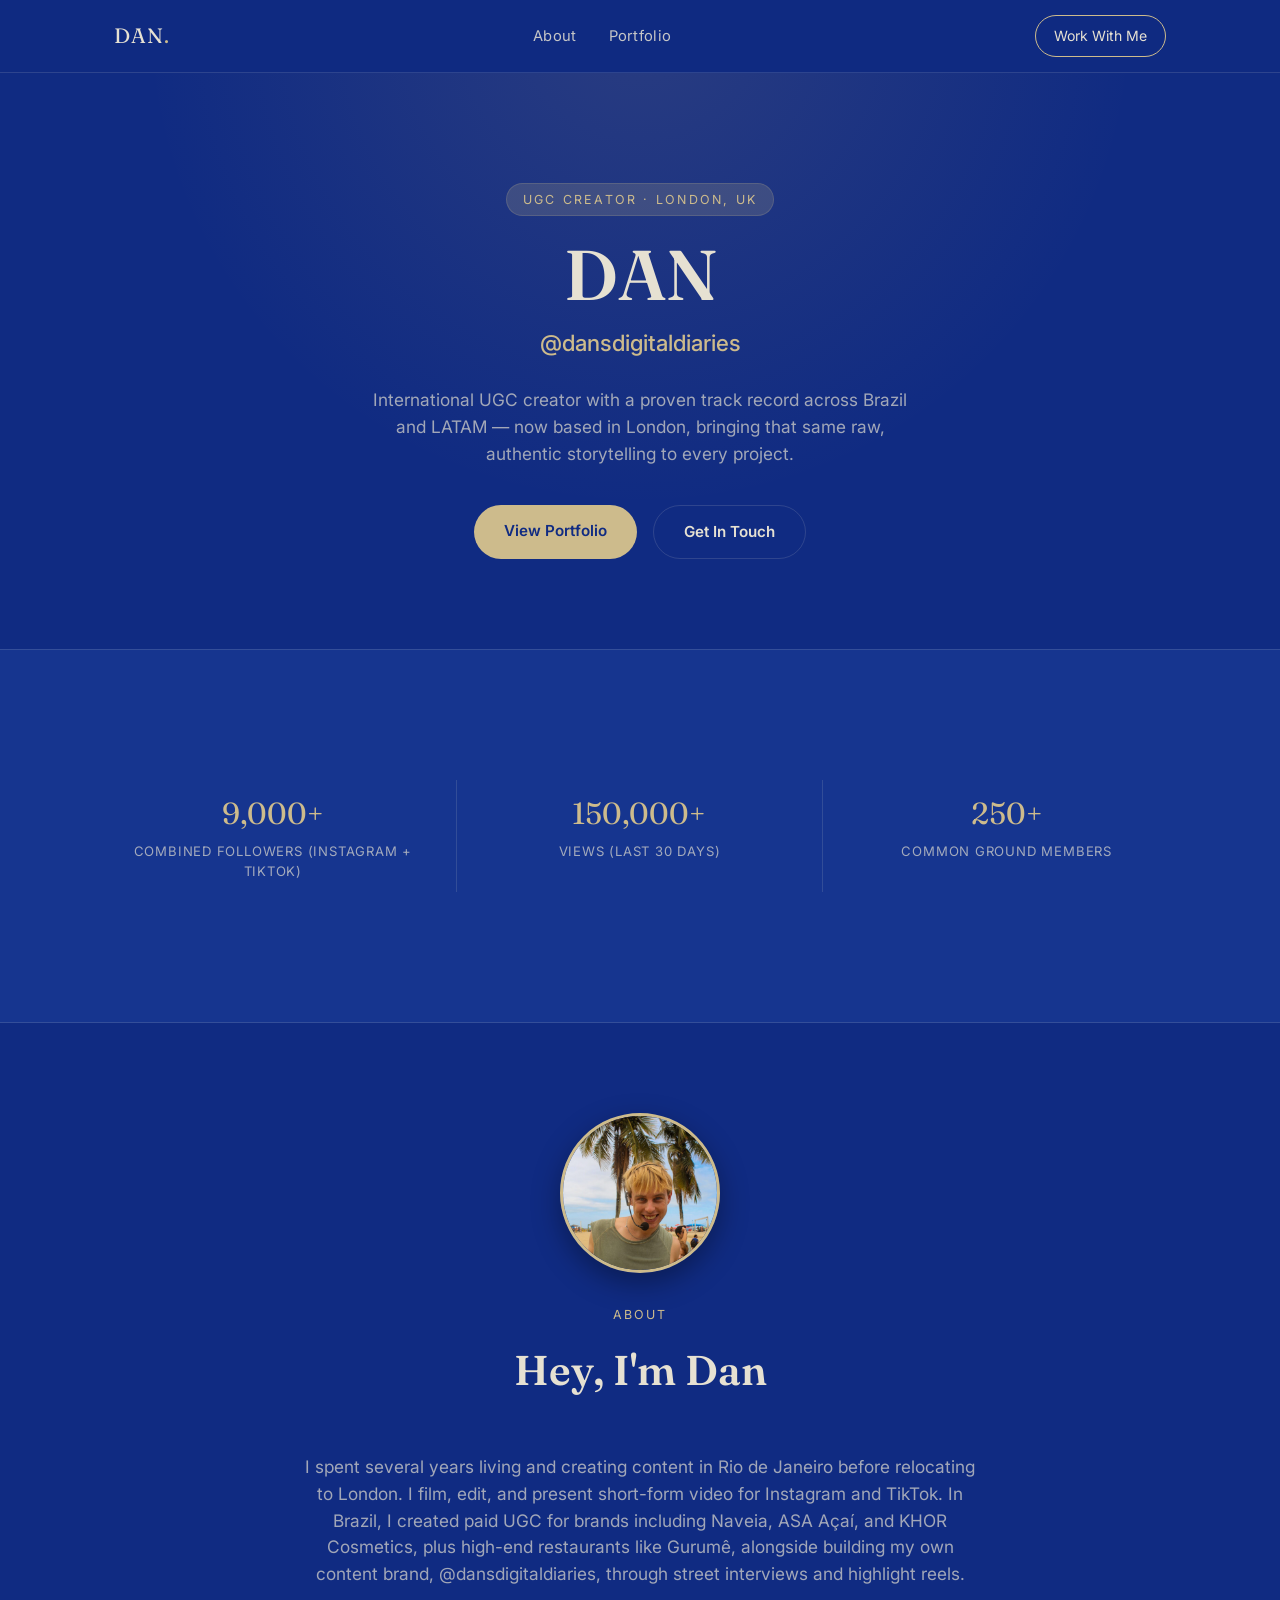
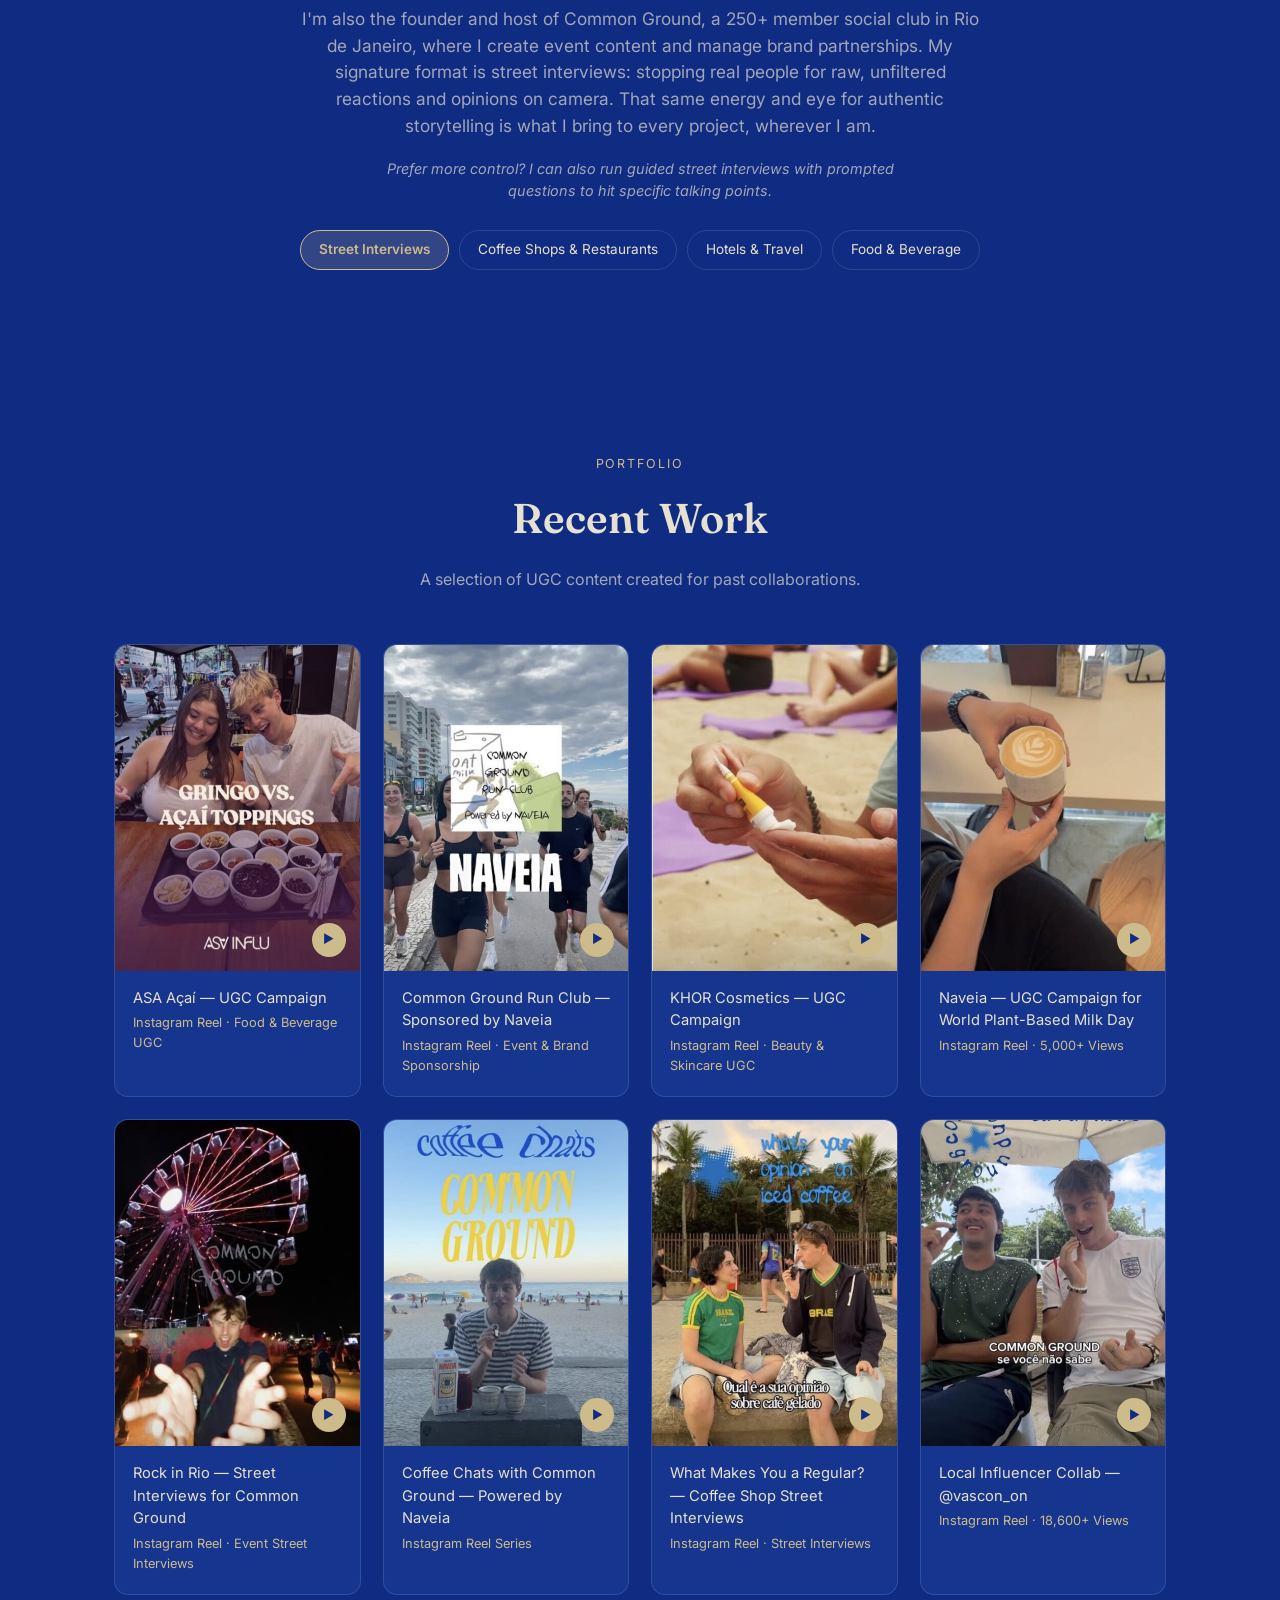
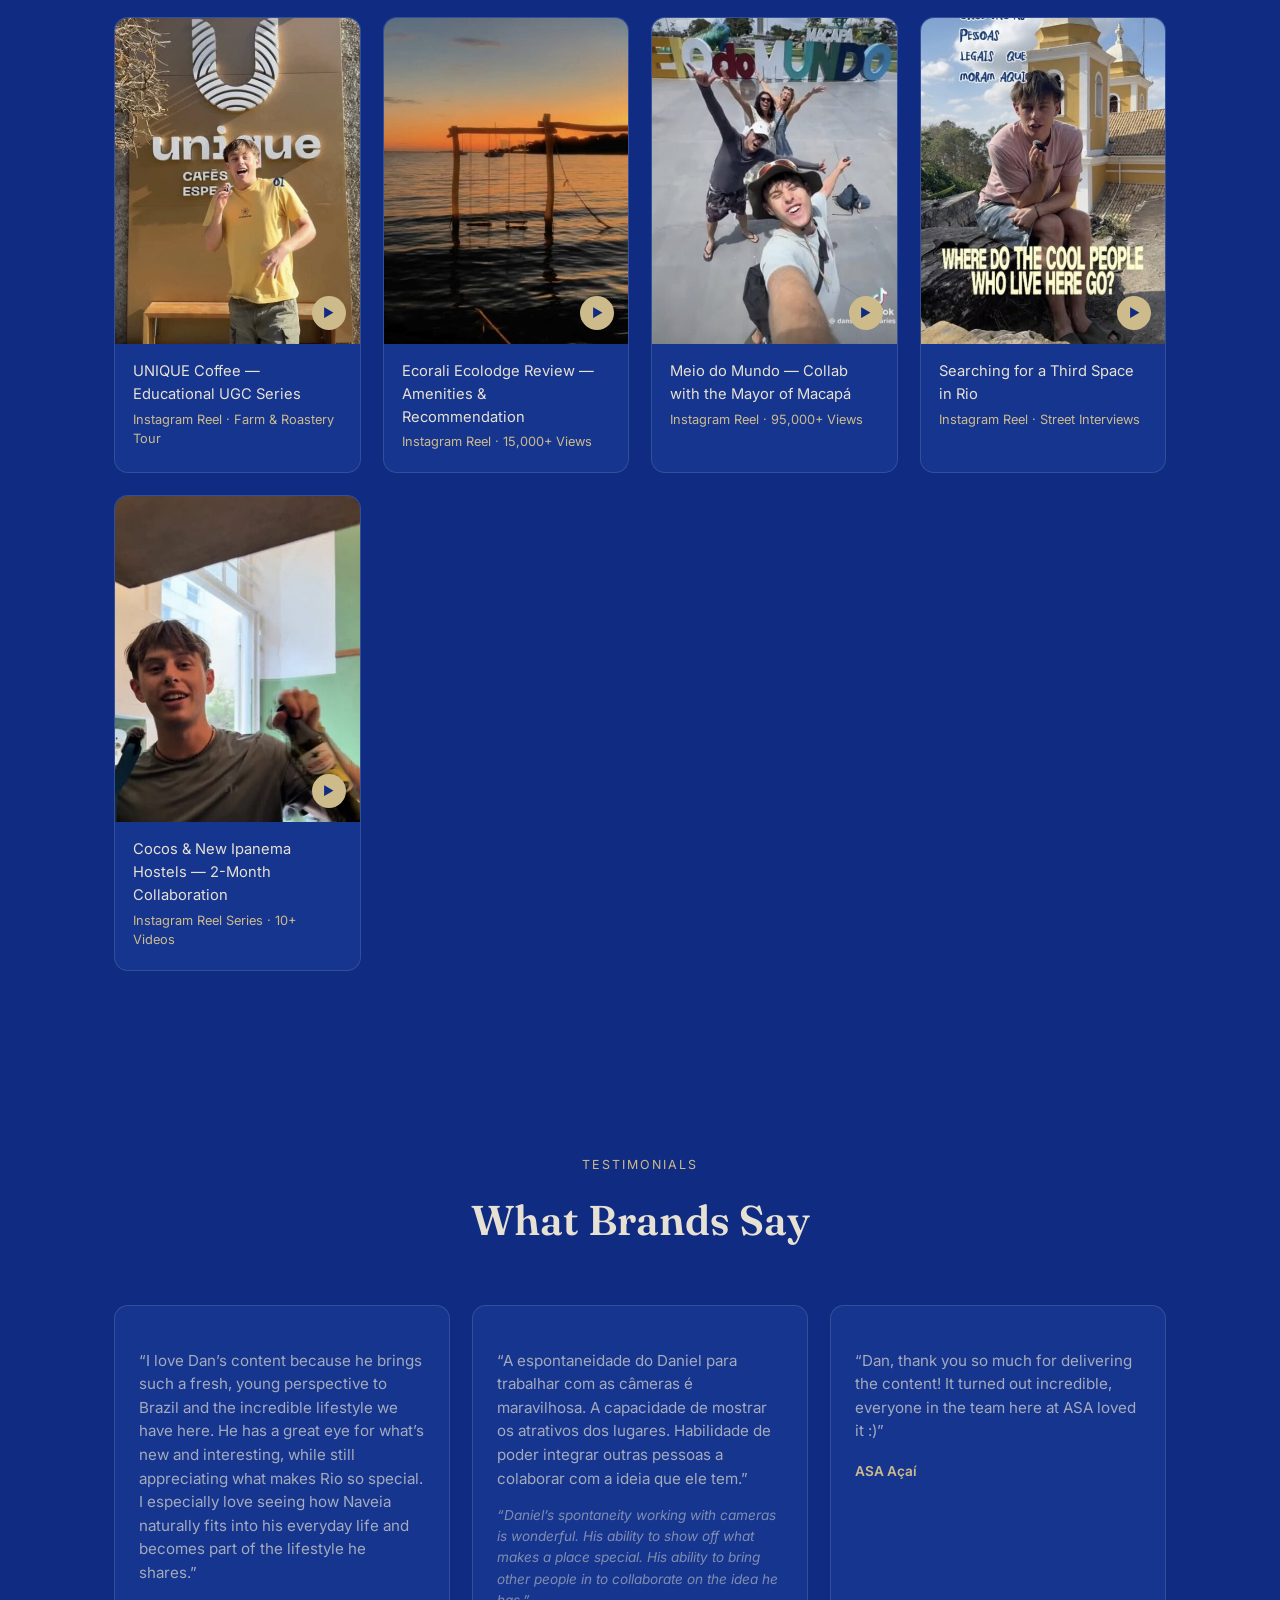
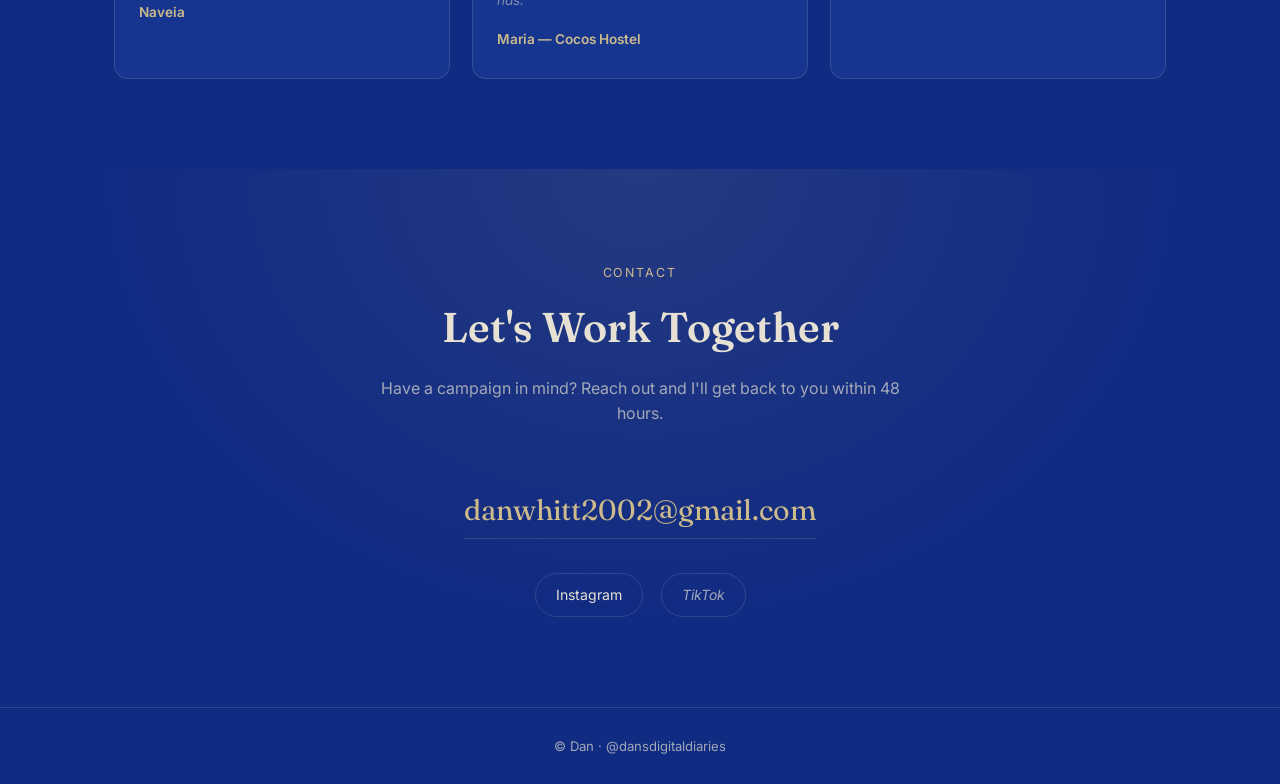
==== job-application/index.html @ 5e65394a "Remove redundant Contact nav link (Work With Me button leads to same section) Co-Authored-By: Claude" ====
<!doctype html>
<html lang="en">
<head>
  <meta charset="UTF-8" />
  <meta name="viewport" content="width=device-width, initial-scale=1.0" />
  <title>DAN — @dansdigitaldiaries | UGC Creator, London</title>
  <meta name="description" content="UGC creator based in London, with a proven track record creating content for hospitality and food &amp; beverage brands across Brazil, Colombia, and Panama." />
  <link rel="preconnect" href="https://fonts.googleapis.com" />
  <link rel="preconnect" href="https://fonts.gstatic.com" crossorigin />
  <link href="https://fonts.googleapis.com/css2?family=Fraunces:wght@500;600&family=Inter:wght@400;500;600;700&display=swap" rel="stylesheet" />
  <link rel="stylesheet" href="../styles.css" />
</head>
<body>

  <header id="site-header">
    <nav class="wrap">
      <a href="#top" class="brand">DAN<span>.</span></a>
      <div class="nav-links">
        <a href="#about">About</a>
        <a href="#portfolio">Portfolio</a>
      </div>
      <a href="#contact" class="nav-cta">Work With Me</a>
      <button class="menu-toggle" id="menu-toggle" aria-label="Toggle menu">&#9776;</button>
    </nav>
  </header>

  <main id="top">

    <!-- HERO -->
    <section class="hero">
      <div class="wrap">
        <span class="eyebrow">UGC Creator &middot; London, UK</span>
        <h1>DAN</h1>
        <div class="handle">@dansdigitaldiaries</div>
        <p class="tagline">
          International UGC creator with a proven track record across Brazil and
          LATAM &mdash; now based in London, bringing that same raw, authentic
          storytelling to every project.
        </p>
        <div class="hero-ctas">
          <a href="#portfolio" class="btn btn-primary">View Portfolio</a>
          <a href="#contact" class="btn btn-secondary">Get In Touch</a>
        </div>
      </div>
    </section>

    <!-- STATS -->
    <section class="stats">
      <div class="wrap stats-grid">
        <!-- TODO: fill in remaining numbers, or delete stats you don't want to show -->
        <div class="stat">
          <div class="num">9,000+</div>
          <div class="label">Combined Followers (Instagram + TikTok)</div>
        </div>
        <div class="stat">
          <div class="num">150,000+</div>
          <div class="label">Views (Last 30 Days)</div>
        </div>
        <div class="stat">
          <div class="num">250+</div>
          <div class="label">Common Ground Members</div>
        </div>
      </div>
    </section>

    <!-- ABOUT -->
    <section id="about">
      <div class="wrap">
        <div class="about-photo">
          <img src="../images/about-photo.jpg" alt="Dan hosting a street interview on the beach in Rio de Janeiro" />
        </div>
        <div class="section-head">
          <span class="eyebrow">About</span>
          <h2>Hey, I'm Dan</h2>
        </div>
        <p class="about-body">
          I spent several years living and creating content in Rio de Janeiro before
          relocating to London. I film, edit, and present short-form video for
          Instagram and TikTok. In Brazil, I created paid UGC for brands including
          Naveia, ASA A&ccedil;a&iacute;, and KHOR Cosmetics, plus high-end restaurants
          like Gurum&ecirc;, alongside building my own content brand,
          @dansdigitaldiaries, through street interviews and highlight reels.
        </p>
        <p class="about-body">
          I'm also the founder and host of Common Ground, a 250+ member social club
          in Rio de Janeiro, where I create event content and manage brand partnerships.
          My signature format is street interviews: stopping real people for raw,
          unfiltered reactions and opinions on camera. That same energy and eye for
          authentic storytelling is what I bring to every project, wherever I am.
        </p>
        <p class="about-note">
          Prefer more control? I can also run guided street interviews with prompted
          questions to hit specific talking points.
        </p>
        <div class="niche-tags">
          <span class="niche-specialty">Street Interviews</span>
          <span>Coffee Shops &amp; Restaurants</span>
          <span>Hotels &amp; Travel</span>
          <span>Food &amp; Beverage</span>
        </div>
      </div>
    </section>

    <!-- PORTFOLIO -->
    <section id="portfolio">
      <div class="wrap">
        <div class="section-head">
          <span class="eyebrow">Portfolio</span>
          <h2>Recent Work</h2>
          <p>A selection of UGC content created for past collaborations.</p>
        </div>
        <div class="portfolio-grid">
          <!--
            TODO: repeat this card for each piece of content.
            Swap the <a href> for the real video/post link, and replace the thumb text
            with a background-image (or an embedded <iframe> for TikTok/YouTube).
          -->
          <a class="portfolio-card" href="https://www.instagram.com/reel/DfIjsjmS9Ih/?hvrq=MTAxcG14MmdkbHpsYQ==" target="_blank" rel="noopener">
            <div class="portfolio-thumb has-image">
              <img src="../images/asa-acai.jpg" alt="Gringo vs. Açaí Toppings — Dan and a friend with a tray of açaí toppings for ASA Açaí" />
            </div>
            <div class="portfolio-info">
              <div class="cap">ASA A&ccedil;a&iacute; &mdash; UGC Campaign</div>
              <div class="meta">Instagram Reel &middot; Food &amp; Beverage UGC</div>
            </div>
          </a>
          <a class="portfolio-card" href="https://www.instagram.com/reel/DeZMuOWSxI6/?jplx=ZDN0OG1sOGdib25m" target="_blank" rel="noopener">
            <div class="portfolio-thumb has-image">
              <img src="../images/run-club.jpg" alt="Common Ground Run Club, powered by Naveia, group run along the Rio waterfront" />
            </div>
            <div class="portfolio-info">
              <div class="cap">Common Ground Run Club &mdash; Sponsored by Naveia</div>
              <div class="meta">Instagram Reel &middot; Event &amp; Brand Sponsorship</div>
            </div>
          </a>
          <a class="portfolio-card" href="https://www.instagram.com/reel/Dfap5sQhSQ2/?knvt=dmx6dmtxdDZqaGp2" target="_blank" rel="noopener">
            <div class="portfolio-thumb has-image">
              <img src="../images/khor.jpg" alt="Applying KHOR Cosmetics sunscreen on the beach, UGC collab" />
            </div>
            <div class="portfolio-info">
              <div class="cap">KHOR Cosmetics &mdash; UGC Campaign</div>
              <div class="meta">Instagram Reel &middot; Beauty &amp; Skincare UGC</div>
            </div>
          </a>
          <a class="portfolio-card" href="https://www.instagram.com/reel/DcV8kQiJ_xF/?stkn=dXg3em9vYXdtbnZu" target="_blank" rel="noopener">
            <div class="portfolio-thumb has-image">
              <img src="../images/naveia-coffee-crawl.jpg" alt="Holding a latte at one of the cafes on the Naveia Rio coffee crawl" />
            </div>
            <div class="portfolio-info">
              <div class="cap">Naveia &mdash; UGC Campaign for World Plant-Based Milk Day</div>
              <div class="meta">Instagram Reel &middot; 5,000+ Views</div>
            </div>
          </a>
          <a class="portfolio-card" href="https://www.instagram.com/reel/Dc1n9Q_y5s_/?jplx=Yzd3ZXZlcWZxMjdy" target="_blank" rel="noopener">
            <div class="portfolio-thumb has-image">
              <img src="../images/rock-in-rio.jpg" alt="Dan at Rock in Rio with the festival ferris wheel and Common Ground sign behind him" />
            </div>
            <div class="portfolio-info">
              <div class="cap">Rock in Rio &mdash; Street Interviews for Common Ground</div>
              <div class="meta">Instagram Reel &middot; Event Street Interviews</div>
            </div>
          </a>
          <a class="portfolio-card" href="https://www.instagram.com/reel/DbN8LhvyVzY/?gwpx=MWlobTFpODdrNGFqcA==" target="_blank" rel="noopener">
            <div class="portfolio-thumb has-image">
              <img src="../images/coffee-chats.jpg" alt="Coffee Chats with Common Ground, a series powered by Naveia, filmed on Copacabana beach" />
            </div>
            <div class="portfolio-info">
              <div class="cap">Coffee Chats with Common Ground &mdash; Powered by Naveia</div>
              <div class="meta">Instagram Reel Series</div>
            </div>
          </a>
          <a class="portfolio-card" href="https://www.instagram.com/reel/DadVj8aSujp/?hvrq=eWVoeDluNDVndTc=" target="_blank" rel="noopener">
            <div class="portfolio-thumb has-image">
              <img src="../images/iced-coffee-opinion.jpg" alt="Dan interviewing someone on their opinion of iced coffee, street interview style" />
            </div>
            <div class="portfolio-info">
              <div class="cap">What Makes You a Regular? &mdash; Coffee Shop Street Interviews</div>
              <div class="meta">Instagram Reel &middot; Street Interviews</div>
            </div>
          </a>
          <a class="portfolio-card" href="https://www.instagram.com/reel/DZxbI_6ySsY/?cnvx=NXN3NHdzdjE2Z3F6" target="_blank" rel="noopener">
            <div class="portfolio-thumb has-image">
              <img src="../images/vascon.jpg" alt="Dan and Brazilian influencer @vascon_on introducing Common Ground" />
            </div>
            <div class="portfolio-info">
              <div class="cap">Local Influencer Collab &mdash; @vascon_on</div>
              <div class="meta">Instagram Reel &middot; 18,600+ Views</div>
            </div>
          </a>
          <a class="portfolio-card" href="https://www.instagram.com/reel/Db5sVARS_AE/?stkn=MWN2d3IxZzF5ZnFydg==" target="_blank" rel="noopener">
            <div class="portfolio-thumb has-image">
              <img src="../images/unique-coffee.jpg" alt="Dan outside UNIQUE Cafés Especiais in São Lourenço, Minas Gerais" />
            </div>
            <div class="portfolio-info">
              <div class="cap">UNIQUE Coffee &mdash; Educational UGC Series</div>
              <div class="meta">Instagram Reel &middot; Farm &amp; Roastery Tour</div>
            </div>
          </a>
          <a class="portfolio-card" href="https://www.instagram.com/reel/DC9V8kOu9NS/?stkn=MWdoemQwd2xtZWt5Mg==" target="_blank" rel="noopener">
            <div class="portfolio-thumb has-image">
              <img src="../images/ecorali.jpg" alt="Sunset over the water at Ecorali Ecolodge, Colombia" />
            </div>
            <div class="portfolio-info">
              <div class="cap">Ecorali Ecolodge Review &mdash; Amenities &amp; Recommendation</div>
              <div class="meta">Instagram Reel &middot; 15,000+ Views</div>
            </div>
          </a>
          <a class="portfolio-card" href="https://www.instagram.com/reel/DIyXXO2RkKg/?stkn=MTg4cnplMnRvcWhzaQ==" target="_blank" rel="noopener">
            <div class="portfolio-thumb has-image">
              <img src="../images/meio-do-mundo.jpg" alt="Dan and friends celebrating at the Meio do Mundo (Equator line) monument in Macapá" />
            </div>
            <div class="portfolio-info">
              <div class="cap">Meio do Mundo &mdash; Collab with the Mayor of Macap&aacute;</div>
              <div class="meta">Instagram Reel &middot; 95,000+ Views</div>
            </div>
          </a>
          <a class="portfolio-card" href="https://www.instagram.com/reel/DcdtFJly0Lu/?evlk=eDI1YTNiajA1dHBu" target="_blank" rel="noopener">
            <div class="portfolio-thumb has-image">
              <img src="../images/third-space.jpg" alt="Dan asking where the cool people who live here go, searching for a third space in Rio" />
            </div>
            <div class="portfolio-info">
              <div class="cap">Searching for a Third Space in Rio</div>
              <div class="meta">Instagram Reel &middot; Street Interviews</div>
            </div>
          </a>
          <a class="portfolio-card" href="https://www.instagram.com/reel/DYIaSvtv-GI/?stkn=bzMyYXdreHN0azNq" target="_blank" rel="noopener">
            <div class="portfolio-thumb has-image">
              <img src="../images/cocos-new-ipanema.jpg" alt="Dan presenting hostel amenities for Cocos &amp; New Ipanema Hostels" />
            </div>
            <div class="portfolio-info">
              <div class="cap">Cocos &amp; New Ipanema Hostels &mdash; 2-Month Collaboration</div>
              <div class="meta">Instagram Reel Series &middot; 10+ Videos</div>
            </div>
          </a>
        </div>
      </div>
    </section>

    <!-- TESTIMONIALS (optional — delete this whole <section> if you don't have quotes yet) -->
    <section id="testimonials">
      <div class="wrap">
        <div class="section-head">
          <span class="eyebrow">Testimonials</span>
          <h2>What Brands Say</h2>
        </div>
        <div class="testimonial-grid">
          <div class="testimonial-card">
            <p class="quote">&ldquo;I love Dan&rsquo;s content because he brings such a fresh, young
            perspective to Brazil and the incredible lifestyle we have here. He has a great eye
            for what&rsquo;s new and interesting, while still appreciating what makes Rio so
            special. I especially love seeing how Naveia naturally fits into his everyday life
            and becomes part of the lifestyle he shares.&rdquo;</p>
            <div class="who">Naveia</div>
          </div>
          <div class="testimonial-card">
            <p class="quote">&ldquo;A espontaneidade do Daniel para trabalhar com as c&acirc;meras &eacute;
            maravilhosa. A capacidade de mostrar os atrativos dos lugares. Habilidade de poder
            integrar outras pessoas a colaborar com a ideia que ele tem.&rdquo;</p>
            <p class="quote quote-translation">&ldquo;Daniel&rsquo;s spontaneity working with cameras
            is wonderful. His ability to show off what makes a place special. His ability to bring
            other people in to collaborate on the idea he has.&rdquo;</p>
            <div class="who">Maria &mdash; Cocos Hostel</div>
          </div>
          <div class="testimonial-card">
            <p class="quote">&ldquo;Dan, thank you so much for delivering the content! It turned
            out incredible, everyone in the team here at ASA loved it :)&rdquo;</p>
            <div class="who">ASA A&ccedil;a&iacute;</div>
          </div>
        </div>
      </div>
    </section>

    <!-- CONTACT -->
    <section id="contact" class="contact">
      <div class="wrap">
        <div class="section-head">
          <span class="eyebrow">Contact</span>
          <h2>Let's Work Together</h2>
          <p>Have a campaign in mind? Reach out and I'll get back to you within 48 hours.</p>
        </div>
        <a href="mailto:danwhitt2002@gmail.com" class="contact-email">danwhitt2002@gmail.com</a>
        <div class="social-row">
          <a href="https://instagram.com/dansdigitaldiaries" target="_blank" rel="noopener">Instagram</a>
          <!-- TODO: add/remove other platforms -->
          <a href="#" class="placeholder" target="_blank" rel="noopener">TikTok</a>
        </div>
      </div>
    </section>

  </main>

  <footer>
    <div class="wrap">&copy; <span id="year"></span> Dan &middot; @dansdigitaldiaries</div>
  </footer>

  <script src="../script.js"></script>
</body>
</html>
---- styles.css ----
:root {
  --navy-900: #102b82;
  --navy-800: #16358f;
  --navy-700: #1c3fa0;
  --navy-600: #234aad;
  --navy-500: #2c4bab;
  --line: rgba(230, 225, 210, 0.14);
  --cream: #e6e1d2;
  --cream-dim: rgba(230, 225, 210, 0.68);
  --accent: #cdbb8c;
  --accent-dim: rgba(205, 187, 140, 0.18);
  --max-w: 1100px;
  --radius: 14px;
}

* {
  box-sizing: border-box;
}

html {
  scroll-behavior: smooth;
}

body {
  margin: 0;
  background: var(--navy-900);
  color: var(--cream);
  font-family: "Inter", -apple-system, BlinkMacSystemFont, "Segoe UI", sans-serif;
  line-height: 1.55;
}

h1, h2, h3 {
  font-family: "Fraunces", Georgia, serif;
  font-weight: 600;
  margin: 0;
}

a {
  color: inherit;
  text-decoration: none;
}

img {
  max-width: 100%;
  display: block;
}

.wrap {
  max-width: var(--max-w);
  margin: 0 auto;
  padding: 0 24px;
}

.placeholder {
  color: var(--cream-dim);
  font-style: italic;
}

/* Nav */
header {
  position: sticky;
  top: 0;
  z-index: 50;
  background: rgba(16, 43, 130, 0.85);
  backdrop-filter: blur(10px);
  border-bottom: 1px solid var(--line);
}

nav.wrap {
  display: flex;
  align-items: center;
  justify-content: space-between;
  height: 72px;
}

.brand {
  font-family: "Fraunces", Georgia, serif;
  font-size: 1.3rem;
  letter-spacing: 0.04em;
}

.brand span {
  color: var(--accent);
}

.nav-links {
  display: flex;
  gap: 32px;
  font-size: 0.92rem;
  letter-spacing: 0.02em;
}

.nav-links a {
  opacity: 0.85;
  transition: opacity 0.2s;
}

.nav-links a:hover {
  opacity: 1;
  color: var(--accent);
}

.nav-cta {
  border: 1px solid var(--accent);
  padding: 9px 18px;
  border-radius: 999px;
  font-size: 0.88rem;
}

.nav-cta:hover {
  background: var(--accent);
  color: var(--navy-900);
}

.menu-toggle {
  display: none;
  background: none;
  border: none;
  color: var(--cream);
  font-size: 1.5rem;
  cursor: pointer;
}

/* Hero */
.hero {
  padding: 110px 0 90px;
  text-align: center;
  background:
    radial-gradient(ellipse at 50% -10%, rgba(224, 185, 120, 0.12), transparent 55%),
    var(--navy-900);
}

.hero .eyebrow {
  display: inline-block;
  color: var(--accent);
  letter-spacing: 0.18em;
  text-transform: uppercase;
  font-size: 0.78rem;
  margin-bottom: 22px;
  border: 1px solid var(--accent-dim);
  background: var(--accent-dim);
  padding: 6px 16px;
  border-radius: 999px;
}

.hero h1 {
  font-size: clamp(2.6rem, 6vw, 4.4rem);
  line-height: 1.05;
}

.hero .handle {
  color: var(--accent);
  font-size: clamp(1.1rem, 2.4vw, 1.4rem);
  margin-top: 14px;
  font-weight: 500;
}

.hero .tagline {
  max-width: 560px;
  margin: 26px auto 0;
  color: var(--cream-dim);
  font-size: 1.08rem;
}

.hero-ctas {
  margin-top: 38px;
  display: flex;
  gap: 16px;
  justify-content: center;
  flex-wrap: wrap;
}

.btn {
  padding: 14px 30px;
  border-radius: 999px;
  font-size: 0.95rem;
  font-weight: 600;
  transition: transform 0.15s, background 0.2s, color 0.2s;
  display: inline-block;
}

.btn:hover {
  transform: translateY(-2px);
}

.btn-primary {
  background: var(--accent);
  color: var(--navy-900);
}

.btn-secondary {
  border: 1px solid var(--line);
  color: var(--cream);
}

.btn-secondary:hover {
  border-color: var(--accent);
  color: var(--accent);
}

/* Stats */
.stats {
  border-top: 1px solid var(--line);
  border-bottom: 1px solid var(--line);
  background: var(--navy-800);
}

.stats-grid {
  display: grid;
  grid-template-columns: repeat(3, 1fr);
  padding: 40px 0;
}

.stat {
  text-align: center;
  padding: 10px 12px;
  border-right: 1px solid var(--line);
}

.stat:last-child {
  border-right: none;
}

.stat .num {
  font-family: "Fraunces", Georgia, serif;
  font-size: 1.9rem;
  color: var(--accent);
}

.stat .label {
  font-size: 0.82rem;
  color: var(--cream-dim);
  margin-top: 4px;
  text-transform: uppercase;
  letter-spacing: 0.06em;
}

/* Section shared */
section {
  padding: 90px 0;
}

.section-head {
  text-align: center;
  margin-bottom: 52px;
}

.section-head .eyebrow {
  color: var(--accent);
  text-transform: uppercase;
  letter-spacing: 0.16em;
  font-size: 0.78rem;
}

.section-head h2 {
  font-size: clamp(1.9rem, 4vw, 2.6rem);
  margin-top: 12px;
}

.section-head p {
  color: var(--cream-dim);
  max-width: 520px;
  margin: 16px auto 0;
}

/* About */
.about-photo {
  display: flex;
  justify-content: center;
  margin-bottom: 28px;
}

.about-photo img {
  width: 160px;
  height: 160px;
  border-radius: 50%;
  object-fit: cover;
  object-position: center 22%;
  border: 3px solid var(--accent);
  box-shadow: 0 10px 28px rgba(0, 0, 0, 0.35);
}

.about-body {
  max-width: 680px;
  margin: 0 auto;
  text-align: center;
  font-size: 1.08rem;
  color: var(--cream-dim);
}

.about-body + .about-body {
  margin-top: 18px;
}

.about-note {
  max-width: 520px;
  margin: 18px auto 0;
  text-align: center;
  font-size: 0.9rem;
  font-style: italic;
  color: var(--cream-dim);
}

.niche-tags {
  display: flex;
  gap: 10px;
  justify-content: center;
  flex-wrap: wrap;
  margin-top: 28px;
}

.niche-tags span {
  border: 1px solid var(--line);
  padding: 8px 18px;
  border-radius: 999px;
  font-size: 0.85rem;
  color: var(--cream);
}

.niche-specialty {
  border-color: var(--accent) !important;
  background: var(--accent-dim);
  color: var(--accent) !important;
  font-weight: 600;
}

/* Portfolio */
.portfolio-grid {
  display: grid;
  grid-template-columns: repeat(4, 1fr);
  gap: 22px;
}

.portfolio-card {
  background: var(--navy-800);
  border: 1px solid var(--line);
  border-radius: var(--radius);
  overflow: hidden;
  transition: border-color 0.2s, transform 0.2s;
}

.portfolio-card:hover {
  border-color: var(--accent);
  transform: translateY(-4px);
}

.portfolio-thumb {
  aspect-ratio: 9 / 12;
  background: linear-gradient(160deg, var(--navy-600), var(--navy-700));
  display: flex;
  align-items: center;
  justify-content: center;
  color: var(--cream-dim);
  font-size: 0.85rem;
  text-align: center;
  padding: 20px;
  position: relative;
}

.portfolio-thumb.has-image {
  padding: 0;
}

.portfolio-thumb.has-image img {
  width: 100%;
  height: 100%;
  object-fit: cover;
  object-position: center bottom;
}

.portfolio-thumb::after {
  content: "▶";
  position: absolute;
  bottom: 14px;
  right: 14px;
  width: 34px;
  height: 34px;
  border-radius: 50%;
  background: var(--accent);
  color: var(--navy-900);
  display: flex;
  align-items: center;
  justify-content: center;
  font-size: 0.75rem;
}

.portfolio-info {
  padding: 16px 18px 20px;
}

.portfolio-info .cap {
  font-size: 0.92rem;
  color: var(--cream);
}

.portfolio-info .meta {
  font-size: 0.8rem;
  color: var(--accent);
  margin-top: 4px;
}

/* Testimonials */
.testimonial-grid {
  display: grid;
  grid-template-columns: repeat(3, 1fr);
  gap: 22px;
}

.testimonial-card {
  background: var(--navy-800);
  border: 1px solid var(--line);
  border-radius: var(--radius);
  padding: 28px 24px;
}

.testimonial-card .quote {
  color: var(--cream-dim);
  font-size: 0.95rem;
}

.testimonial-card .quote-translation {
  margin-top: 12px;
  font-size: 0.85rem;
  font-style: italic;
  opacity: 0.75;
}

.testimonial-card .who {
  margin-top: 18px;
  color: var(--accent);
  font-size: 0.85rem;
  font-weight: 600;
}

/* Packages */
.package-grid {
  display: grid;
  grid-template-columns: repeat(3, 1fr);
  gap: 22px;
  align-items: stretch;
}

.package-card {
  background: var(--navy-800);
  border: 1px solid var(--line);
  border-radius: var(--radius);
  padding: 34px 28px;
  display: flex;
  flex-direction: column;
}

.package-card.featured {
  border-color: var(--accent);
  background: linear-gradient(180deg, var(--navy-700), var(--navy-800));
}

.package-card h3 {
  font-size: 1.25rem;
}

.package-card .price {
  color: var(--accent);
  font-size: 1rem;
  margin: 10px 0 20px;
  font-weight: 600;
}

.package-card ul {
  list-style: none;
  padding: 0;
  margin: 0 0 26px;
  flex-grow: 1;
}

.package-card li {
  color: var(--cream-dim);
  font-size: 0.92rem;
  padding: 8px 0;
  border-top: 1px solid var(--line);
}

.package-card li:first-child {
  border-top: none;
}

.package-card .btn {
  text-align: center;
}

.packages-note {
  max-width: 620px;
  margin: 36px auto 0;
  text-align: center;
  color: var(--cream-dim);
  font-size: 0.85rem;
}

/* Contact */
.contact {
  text-align: center;
  background: radial-gradient(ellipse at 50% 0%, rgba(224, 185, 120, 0.1), transparent 60%);
}

.contact-email {
  display: inline-block;
  margin-top: 10px;
  font-size: clamp(1.3rem, 3vw, 1.8rem);
  font-family: "Fraunces", Georgia, serif;
  color: var(--accent);
  border-bottom: 1px solid var(--accent-dim);
  padding-bottom: 6px;
}

.social-row {
  margin-top: 34px;
  display: flex;
  gap: 18px;
  justify-content: center;
  flex-wrap: wrap;
}

.social-row a {
  border: 1px solid var(--line);
  padding: 10px 20px;
  border-radius: 999px;
  font-size: 0.88rem;
}

.social-row a:hover {
  border-color: var(--accent);
  color: var(--accent);
}

footer {
  border-top: 1px solid var(--line);
  padding: 28px 0;
  text-align: center;
  color: var(--cream-dim);
  font-size: 0.82rem;
}

/* Responsive */
@media (max-width: 860px) {
  .portfolio-grid,
  .testimonial-grid,
  .package-grid {
    grid-template-columns: repeat(2, 1fr);
  }
}

@media (max-width: 680px) {
  .nav-links,
  .nav-cta {
    display: none;
  }
  .menu-toggle {
    display: block;
  }
  header.open .nav-links {
    display: flex;
    flex-direction: column;
    position: absolute;
    top: 72px;
    left: 0;
    right: 0;
    background: var(--navy-800);
    padding: 20px 24px 26px;
    border-bottom: 1px solid var(--line);
    gap: 18px;
  }
  header.open .nav-cta {
    display: none;
  }
  .stats-grid {
    grid-template-columns: repeat(1, 1fr);
  }
  .portfolio-grid,
  .testimonial-grid,
  .package-grid {
    grid-template-columns: 1fr;
  }
  .stat {
    border-right: none !important;
    border-bottom: 1px solid var(--line);
    padding-bottom: 20px;
  }
}
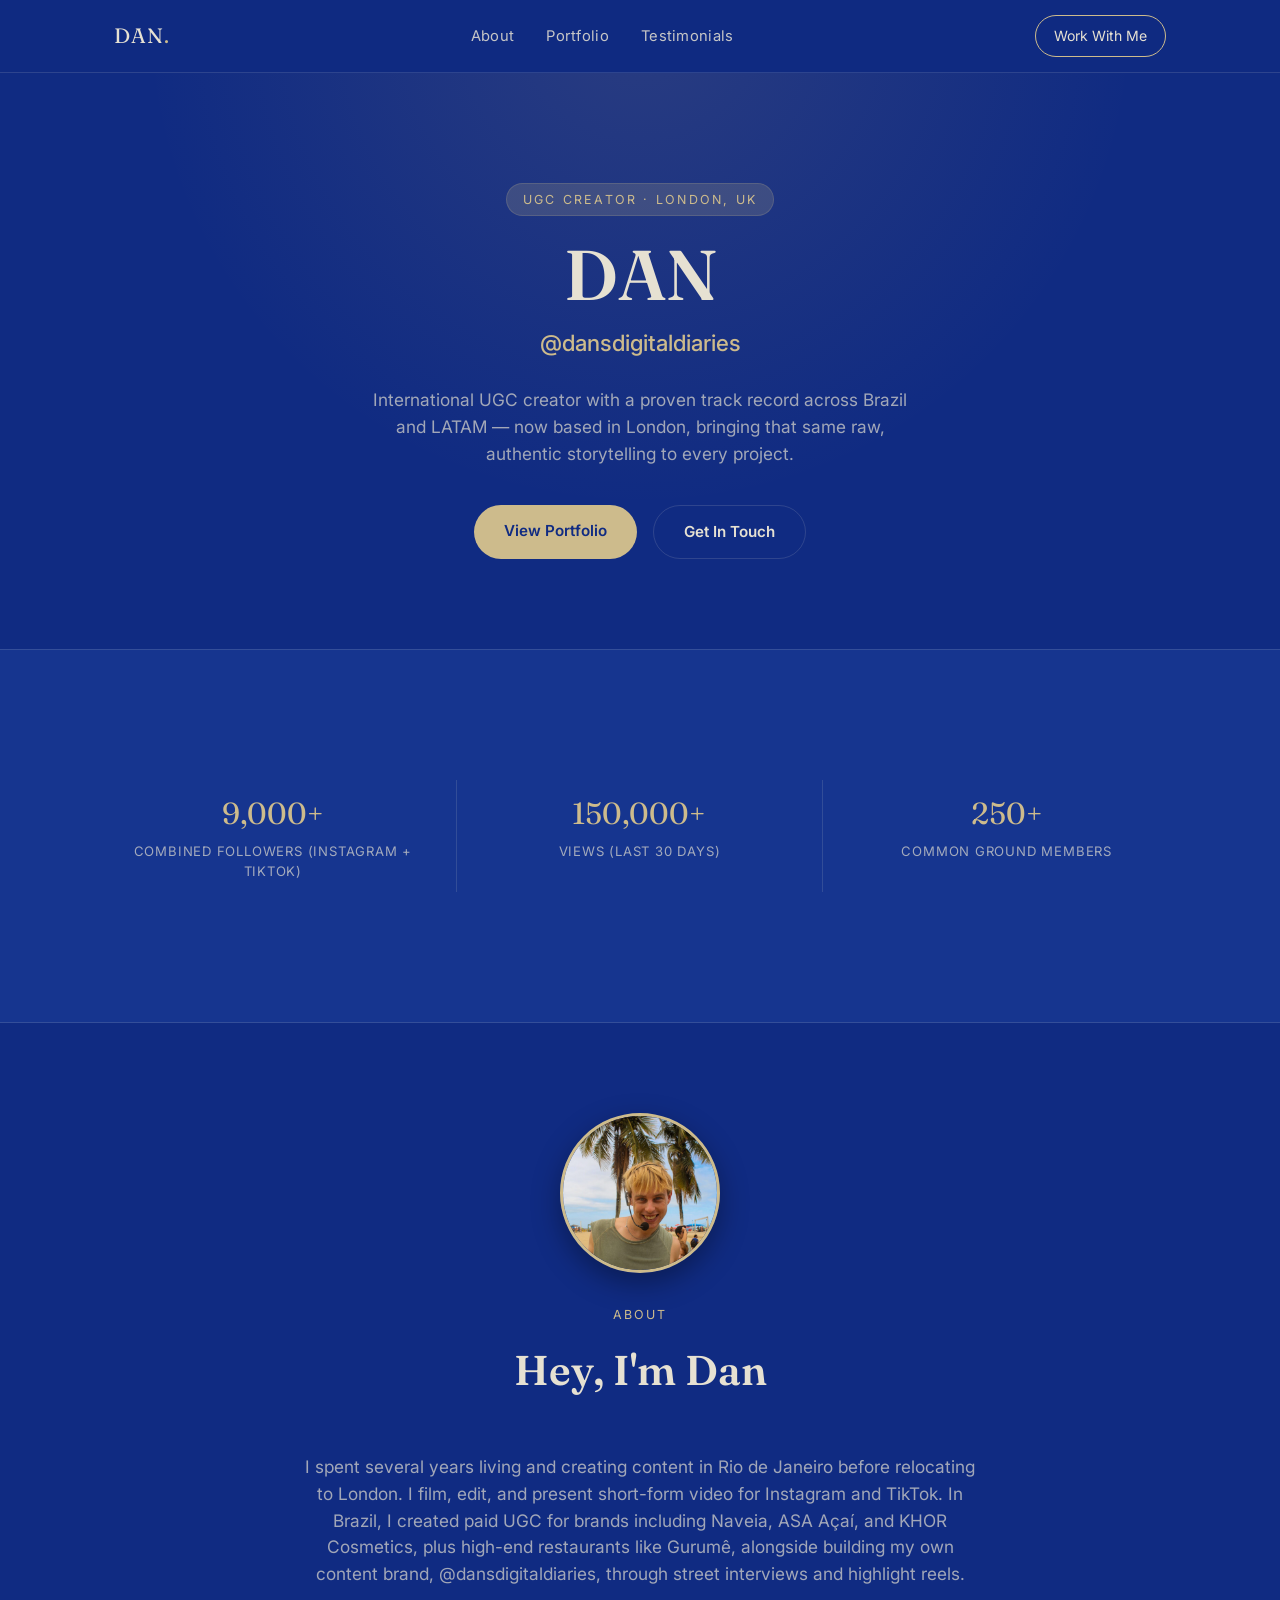
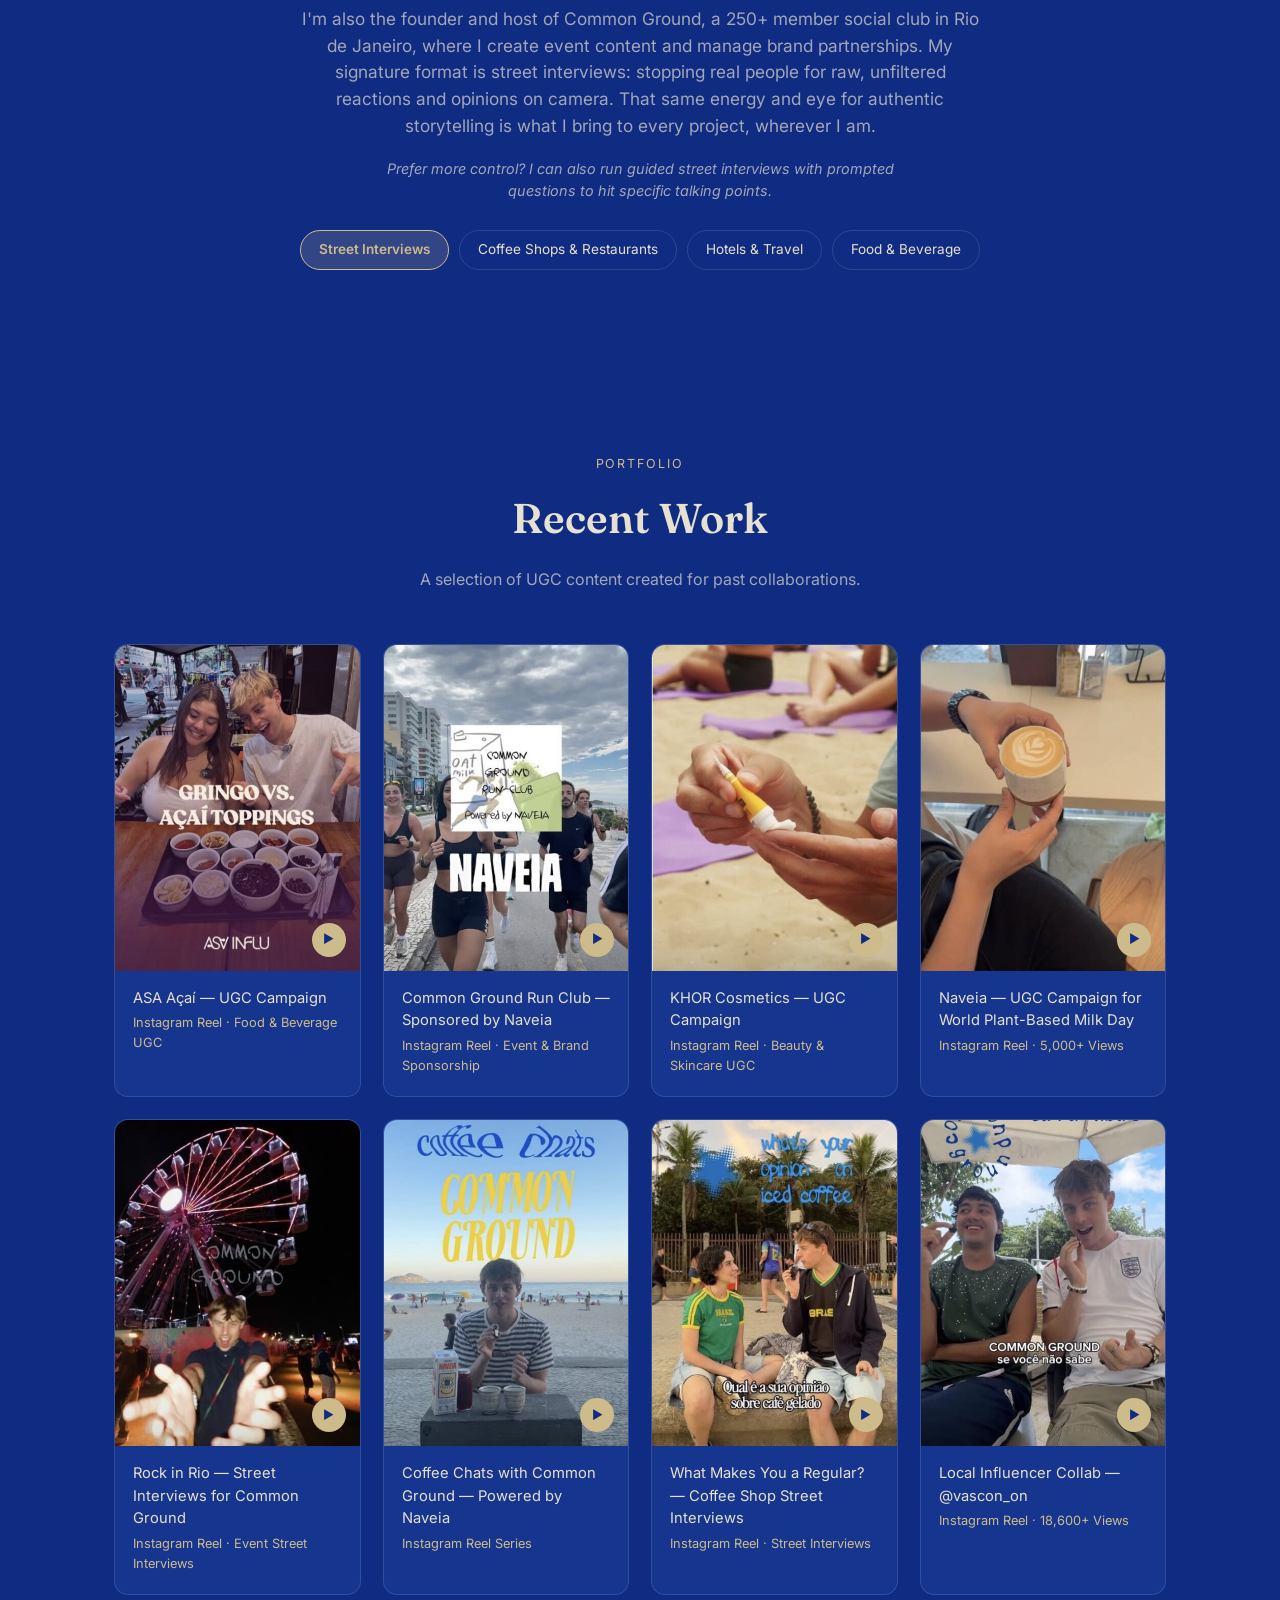
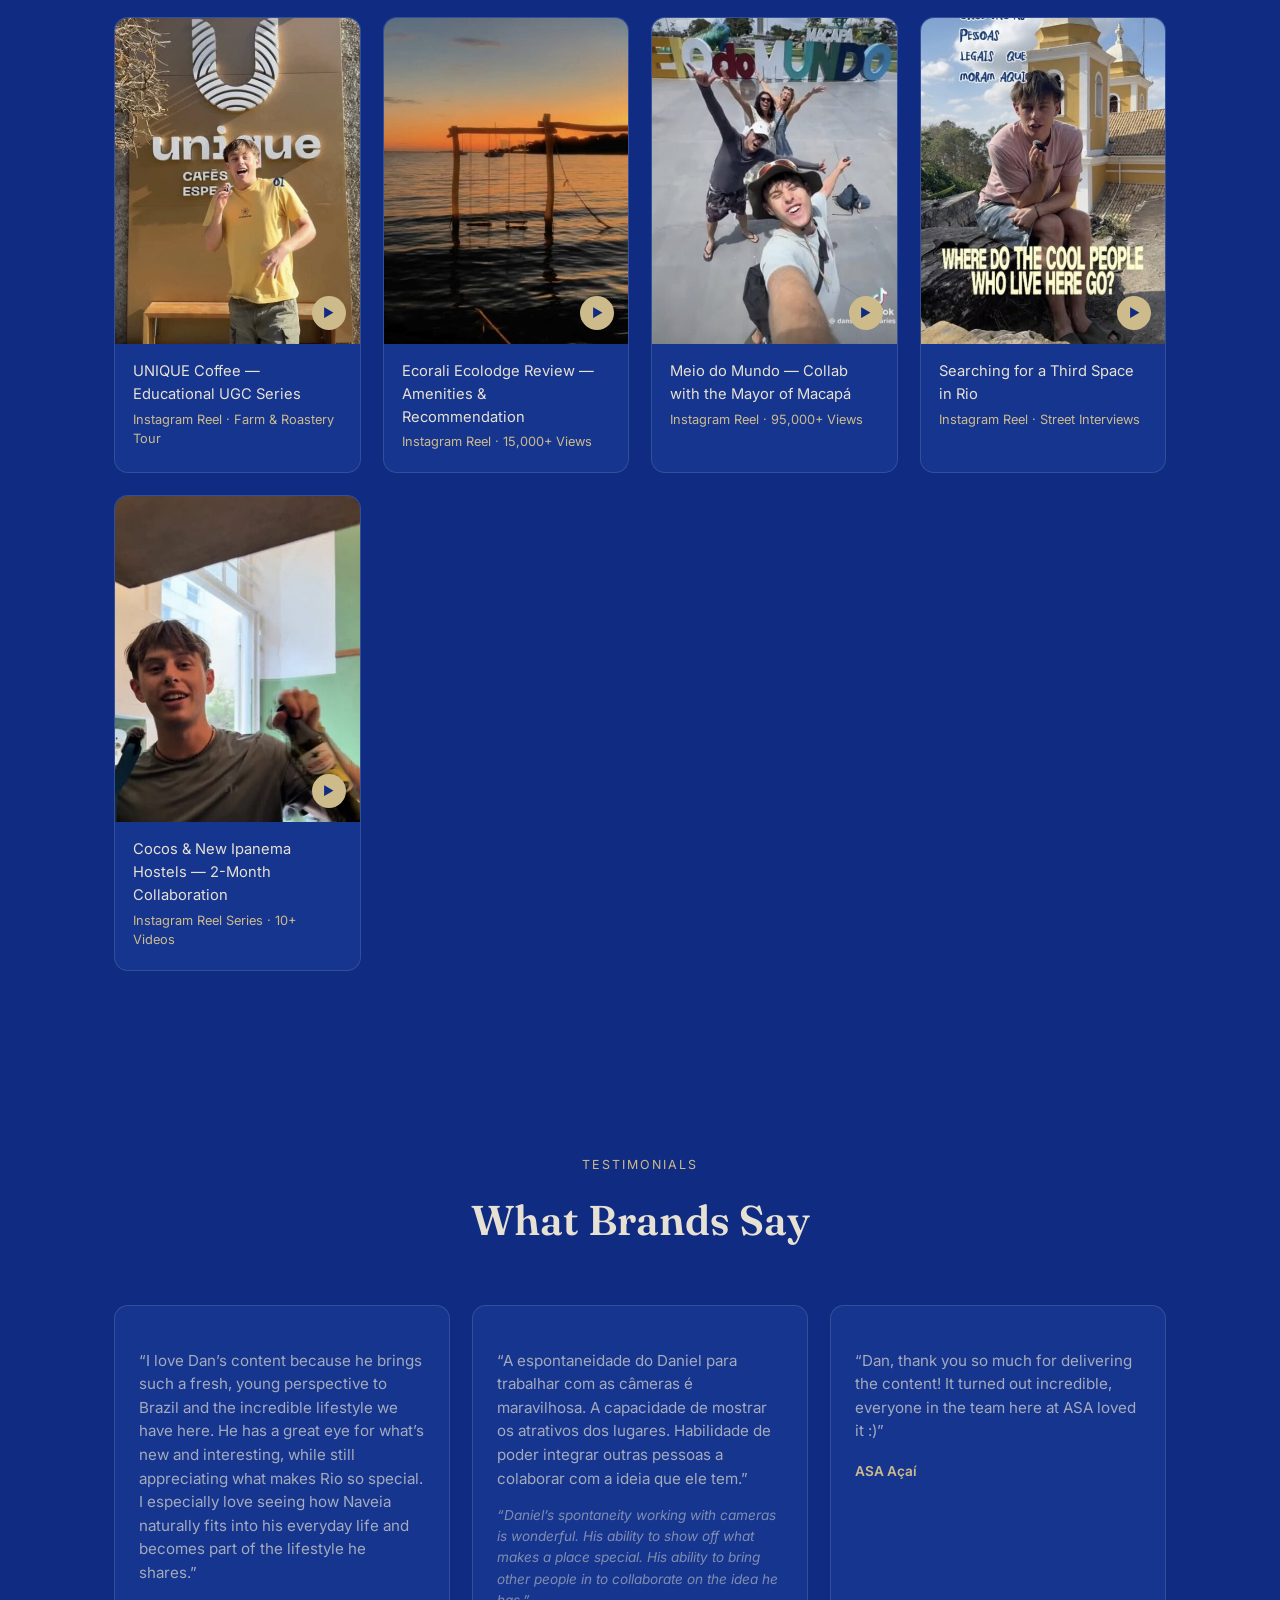
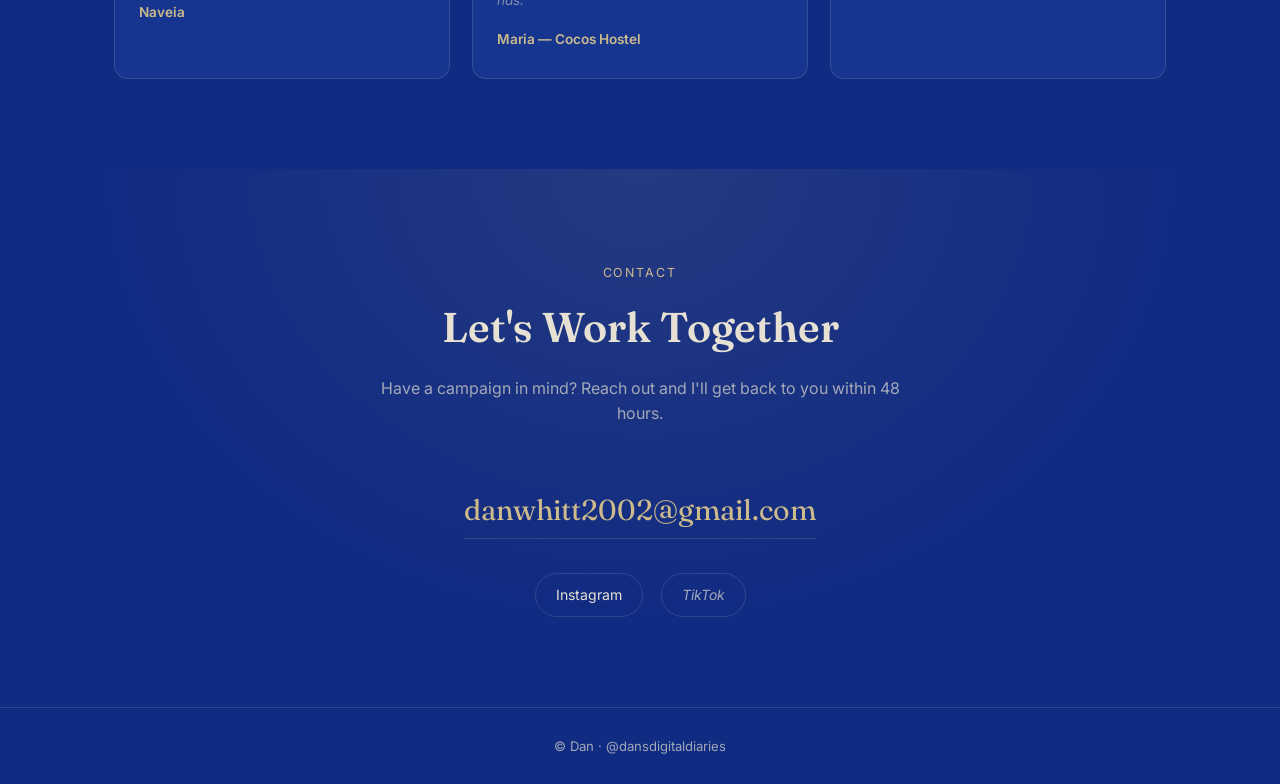
==== commit 1e5184fe: "Add Testimonials nav link to both portfolio versions Co-Authored-By: Claude Sonnet 5 <noreply@anthro" ====
--- a/job-application/index.html
+++ b/job-application/index.html
@@ -3,7 +3,7 @@
 <head>
   <meta charset="UTF-8" />
   <meta name="viewport" content="width=device-width, initial-scale=1.0" />
-  <title>DAN — @dansdigitaldiaries | UGC Creator, London</title>
+  <title>DAN — @dansdigitaldiaries | Content Creator Portfolio</title>
   <meta name="description" content="UGC creator based in London, with a proven track record creating content for hospitality and food &amp; beverage brands across Brazil, Colombia, and Panama." />
   <link rel="preconnect" href="https://fonts.googleapis.com" />
   <link rel="preconnect" href="https://fonts.gstatic.com" crossorigin />
@@ -18,6 +18,7 @@
       <div class="nav-links">
         <a href="#about">About</a>
         <a href="#portfolio">Portfolio</a>
+        <a href="#testimonials">Testimonials</a>
       </div>
       <a href="#contact" class="nav-cta">Work With Me</a>
       <button class="menu-toggle" id="menu-toggle" aria-label="Toggle menu">&#9776;</button>
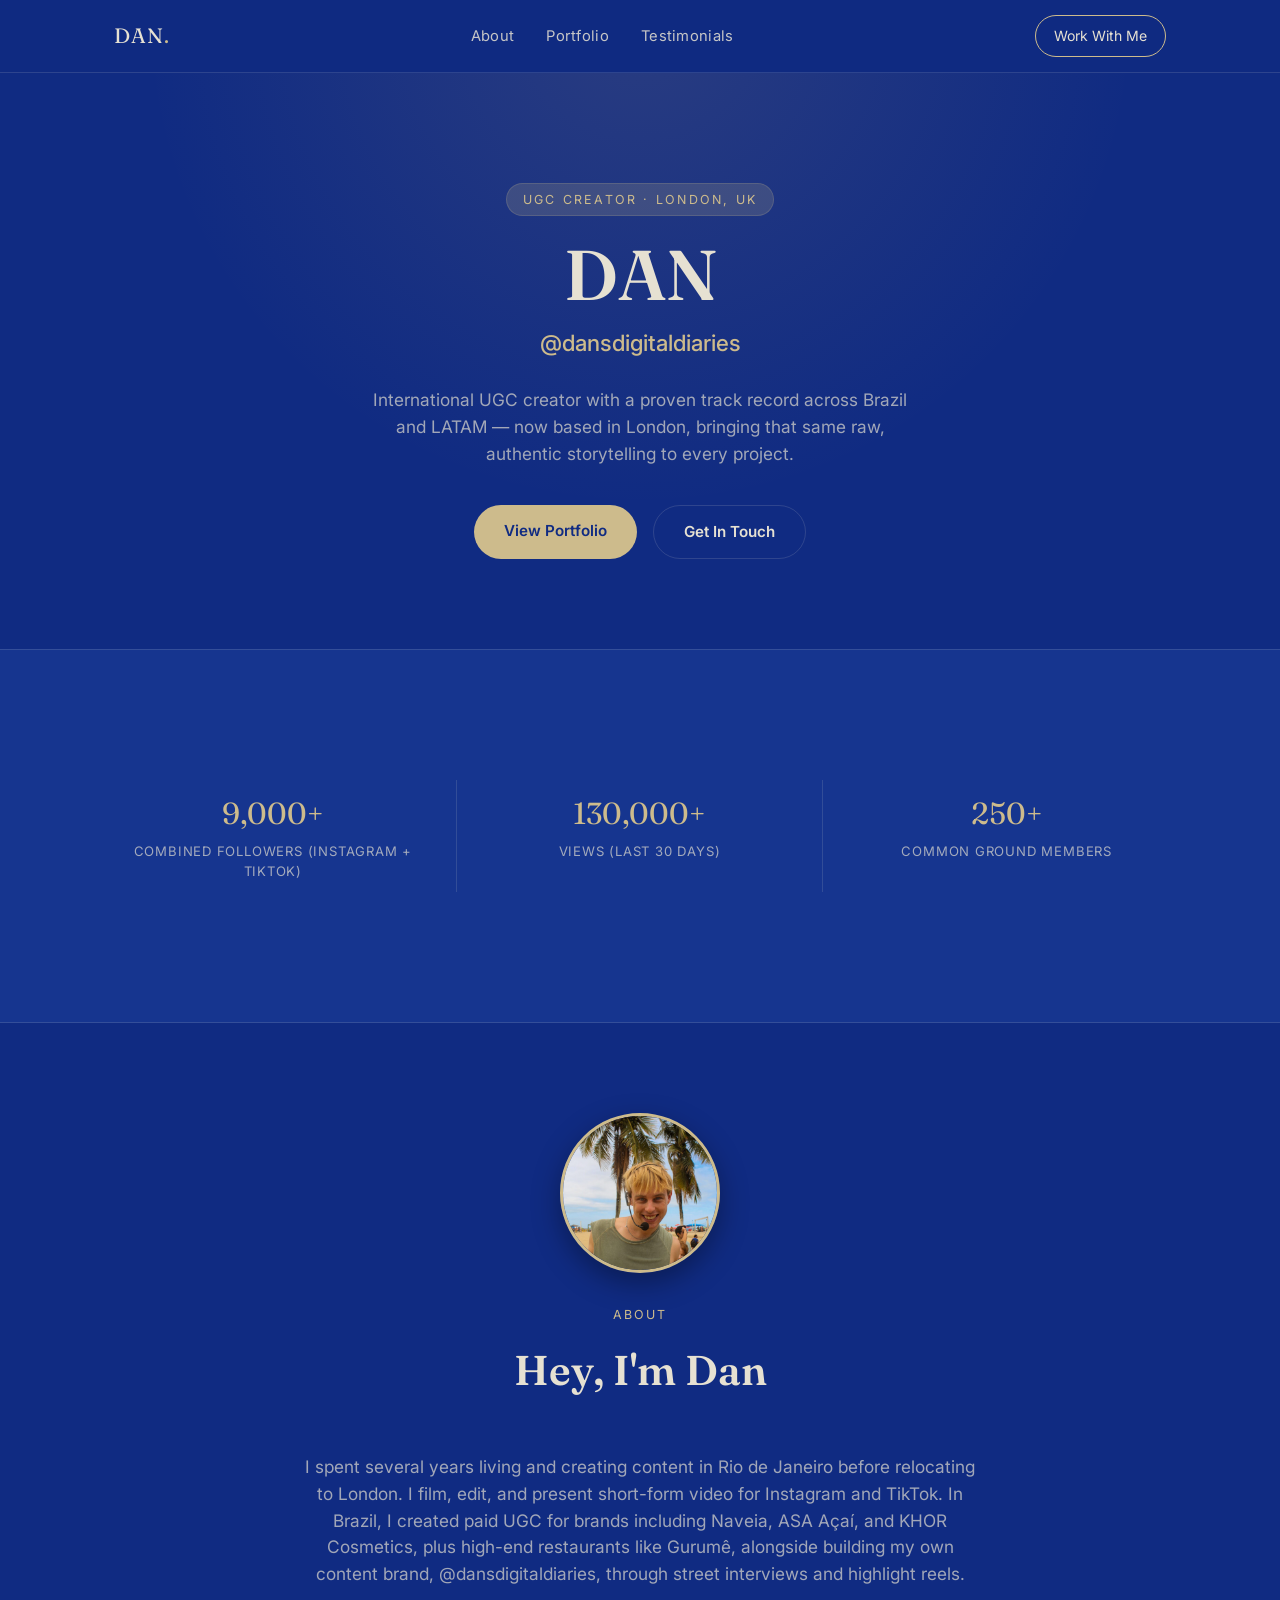
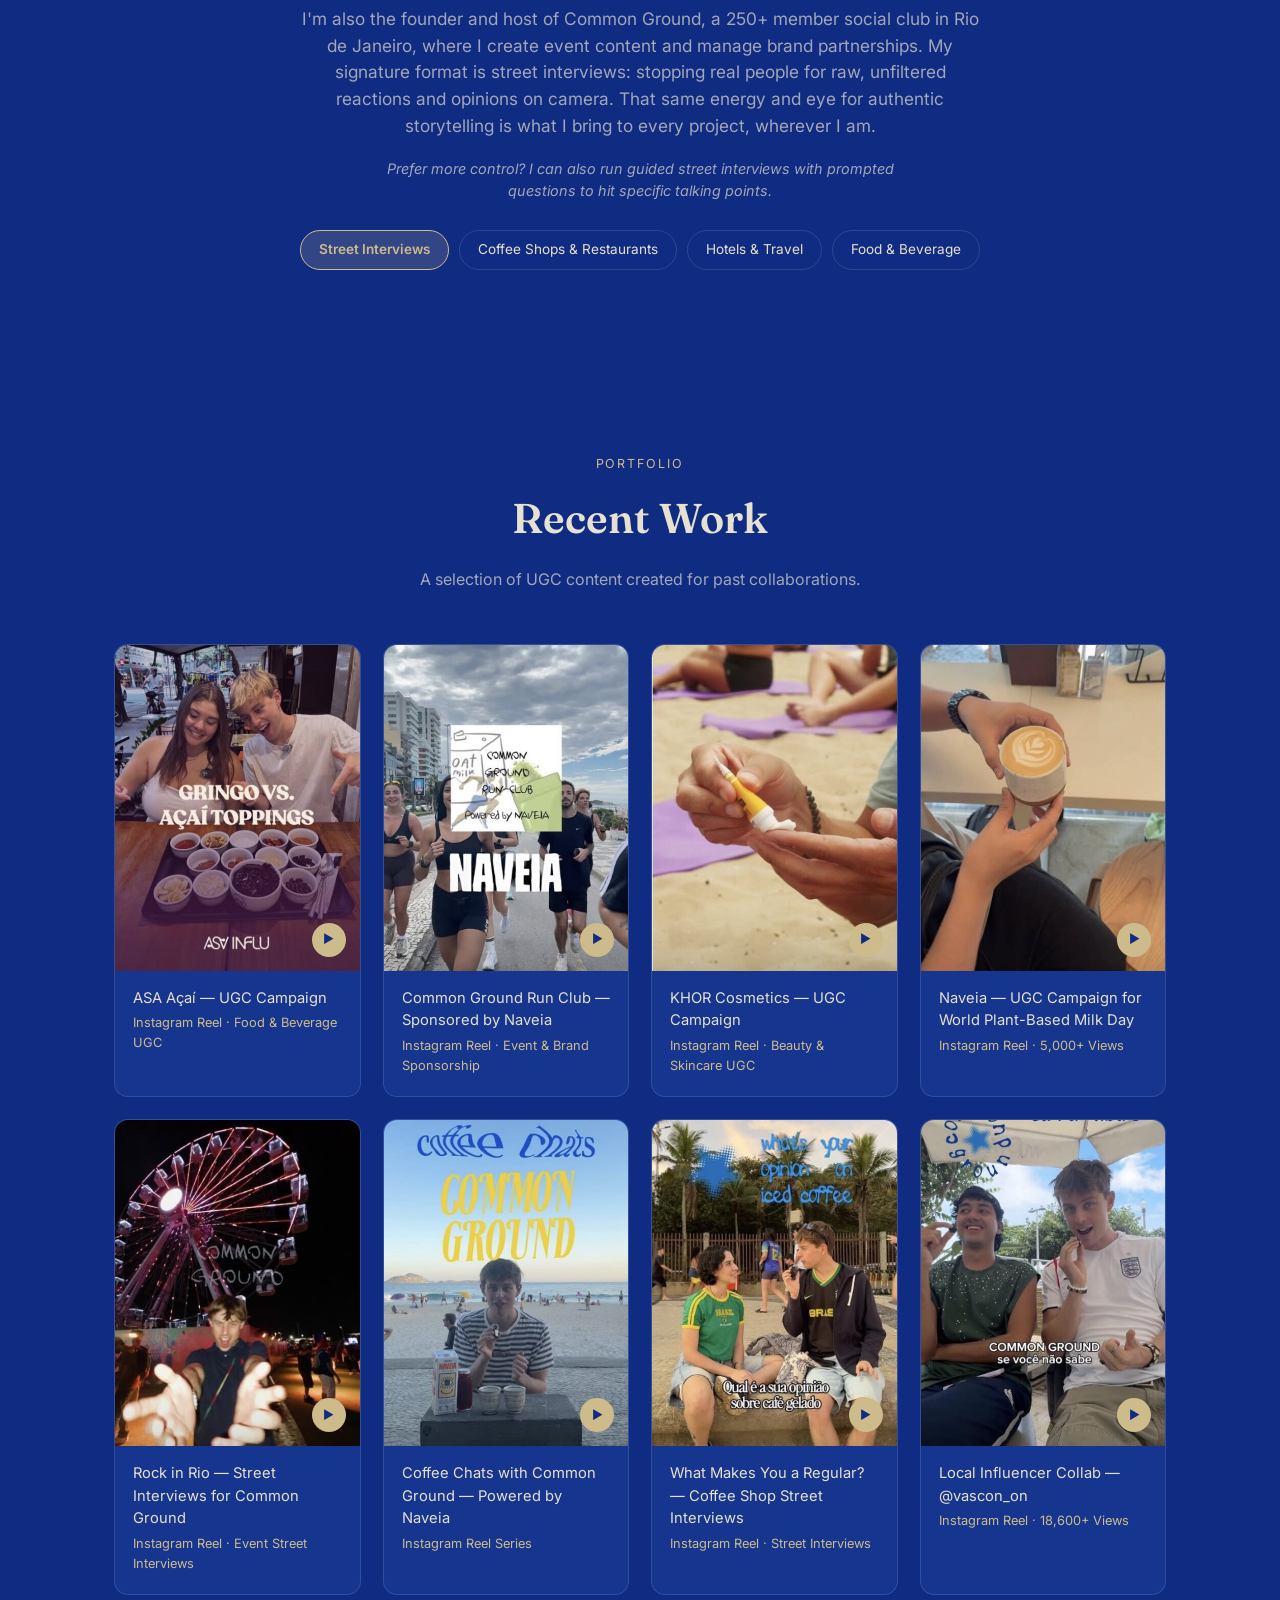
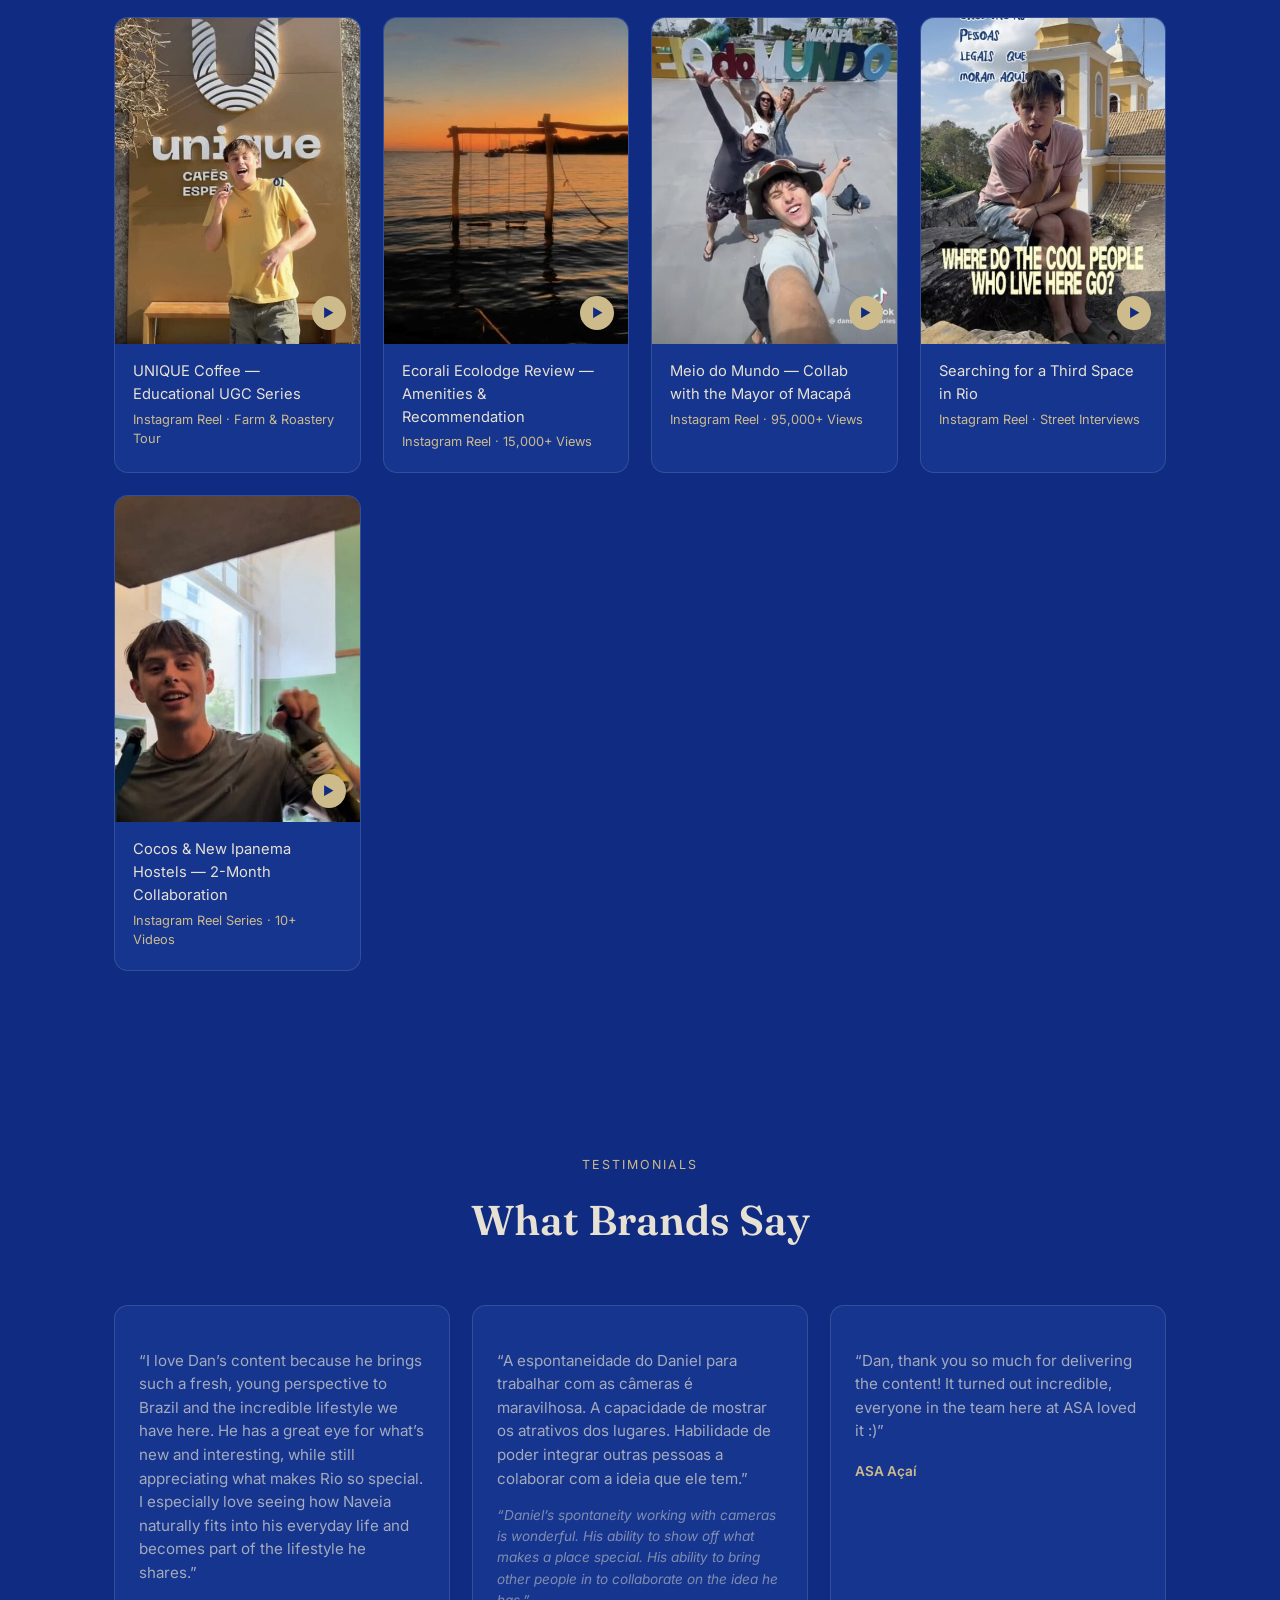
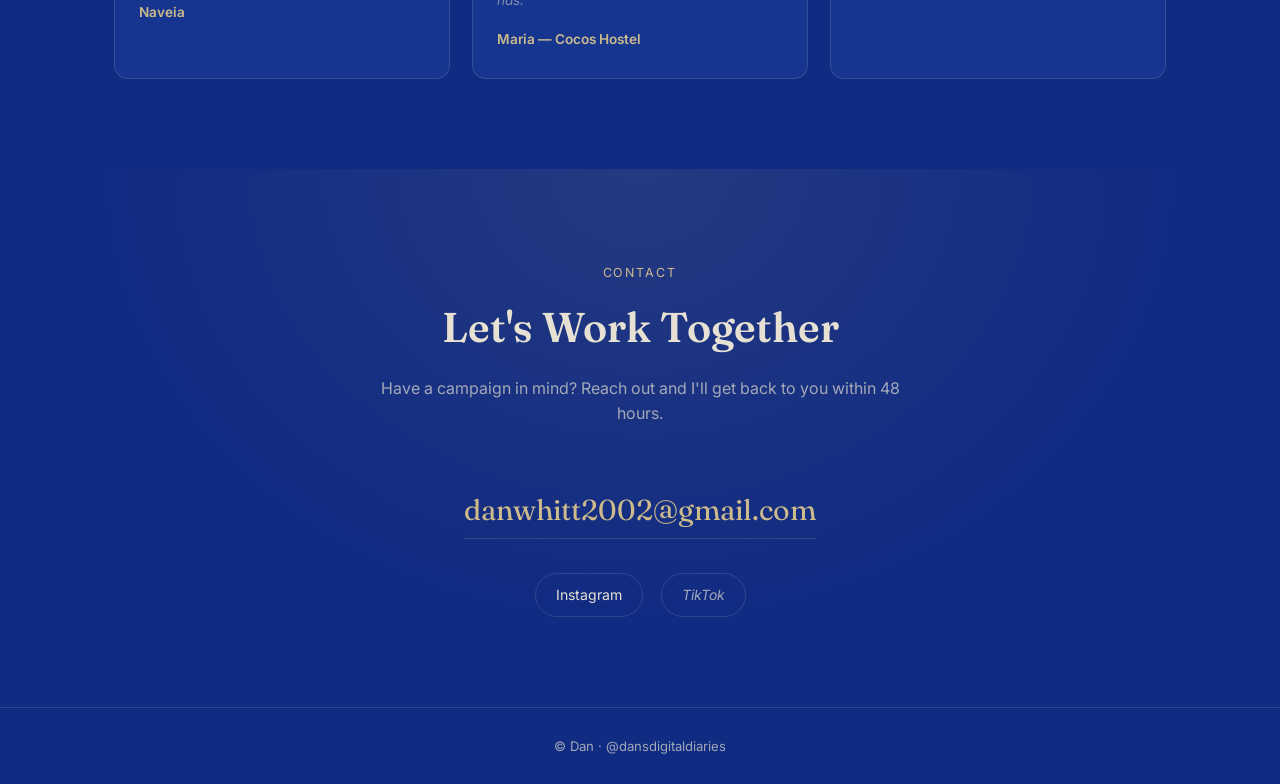
==== commit 0cd71eb4: "Update 30-day views stat to 130,000+ (matches current dashboard figure) Co-Authored-By: Claude Sonne" ====
--- a/job-application/index.html
+++ b/job-application/index.html
@@ -54,7 +54,7 @@
           <div class="label">Combined Followers (Instagram + TikTok)</div>
         </div>
         <div class="stat">
-          <div class="num">150,000+</div>
+          <div class="num">130,000+</div>
           <div class="label">Views (Last 30 Days)</div>
         </div>
         <div class="stat">
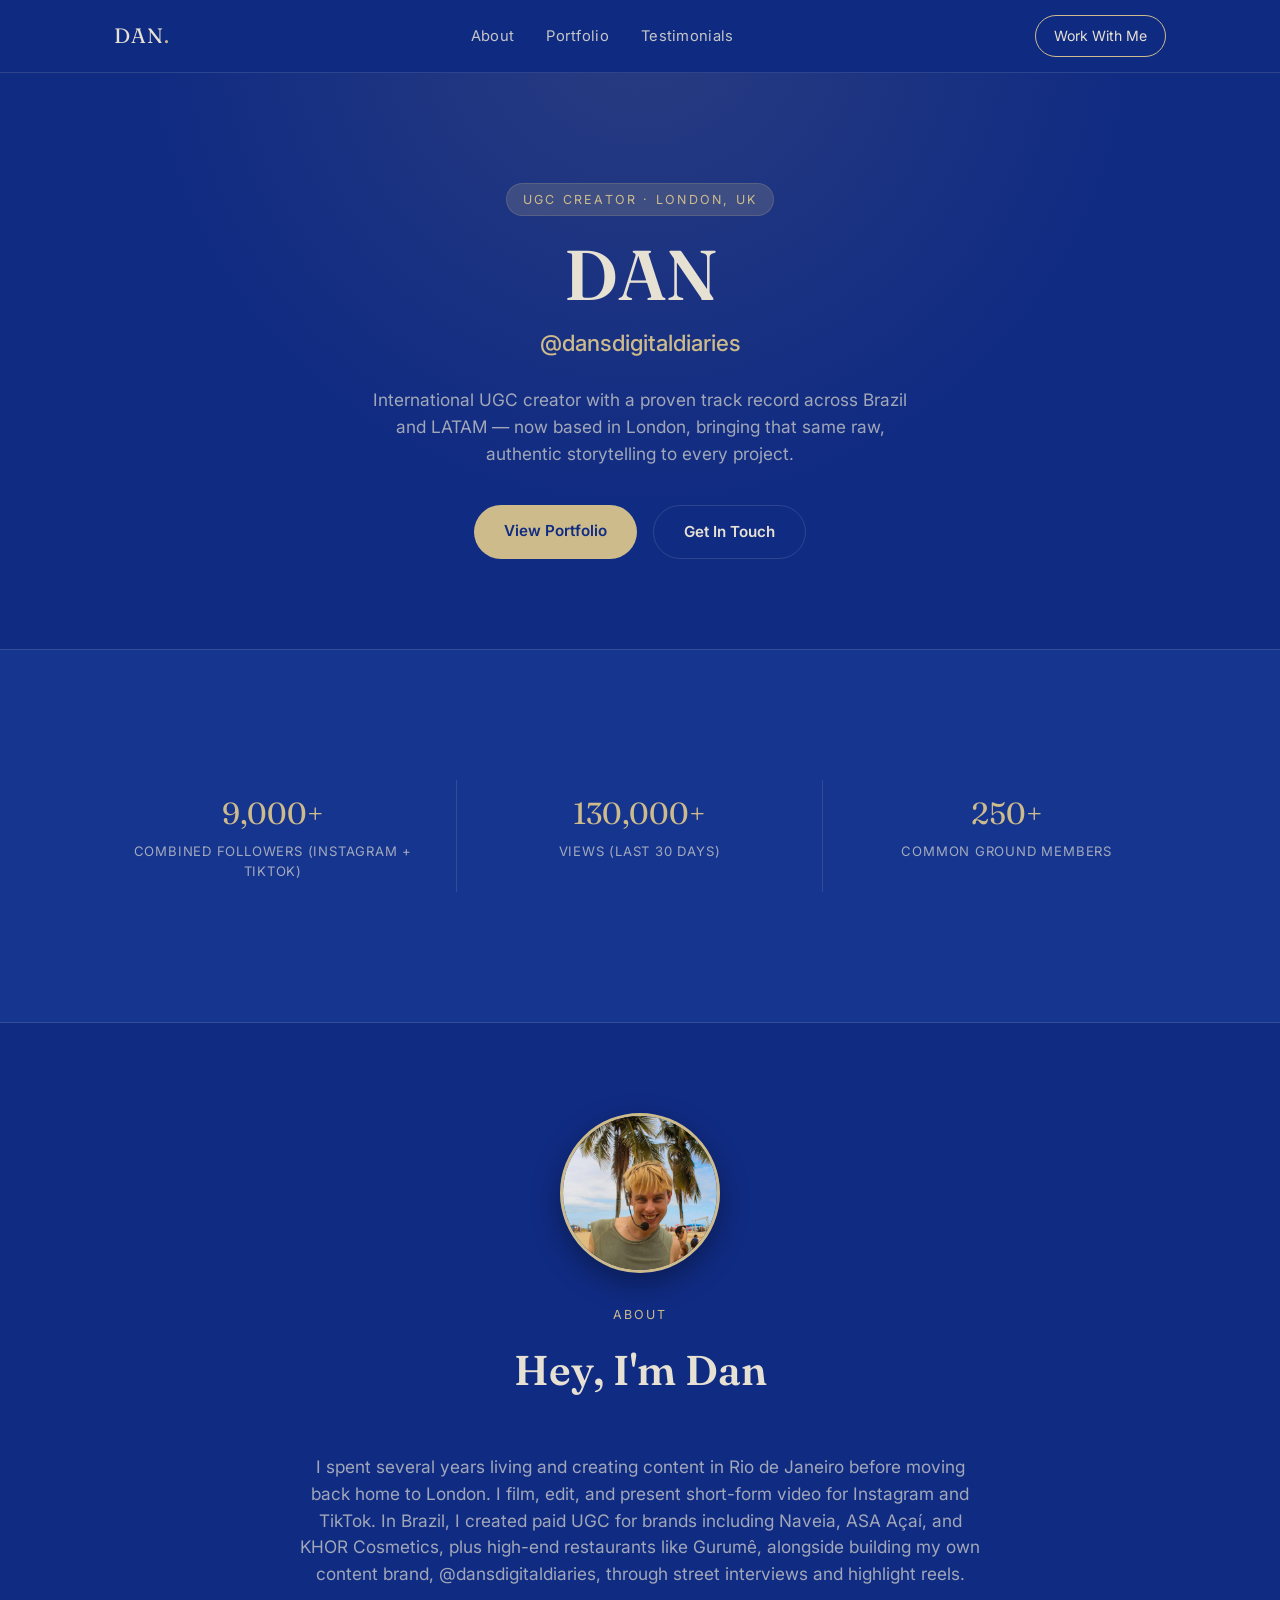
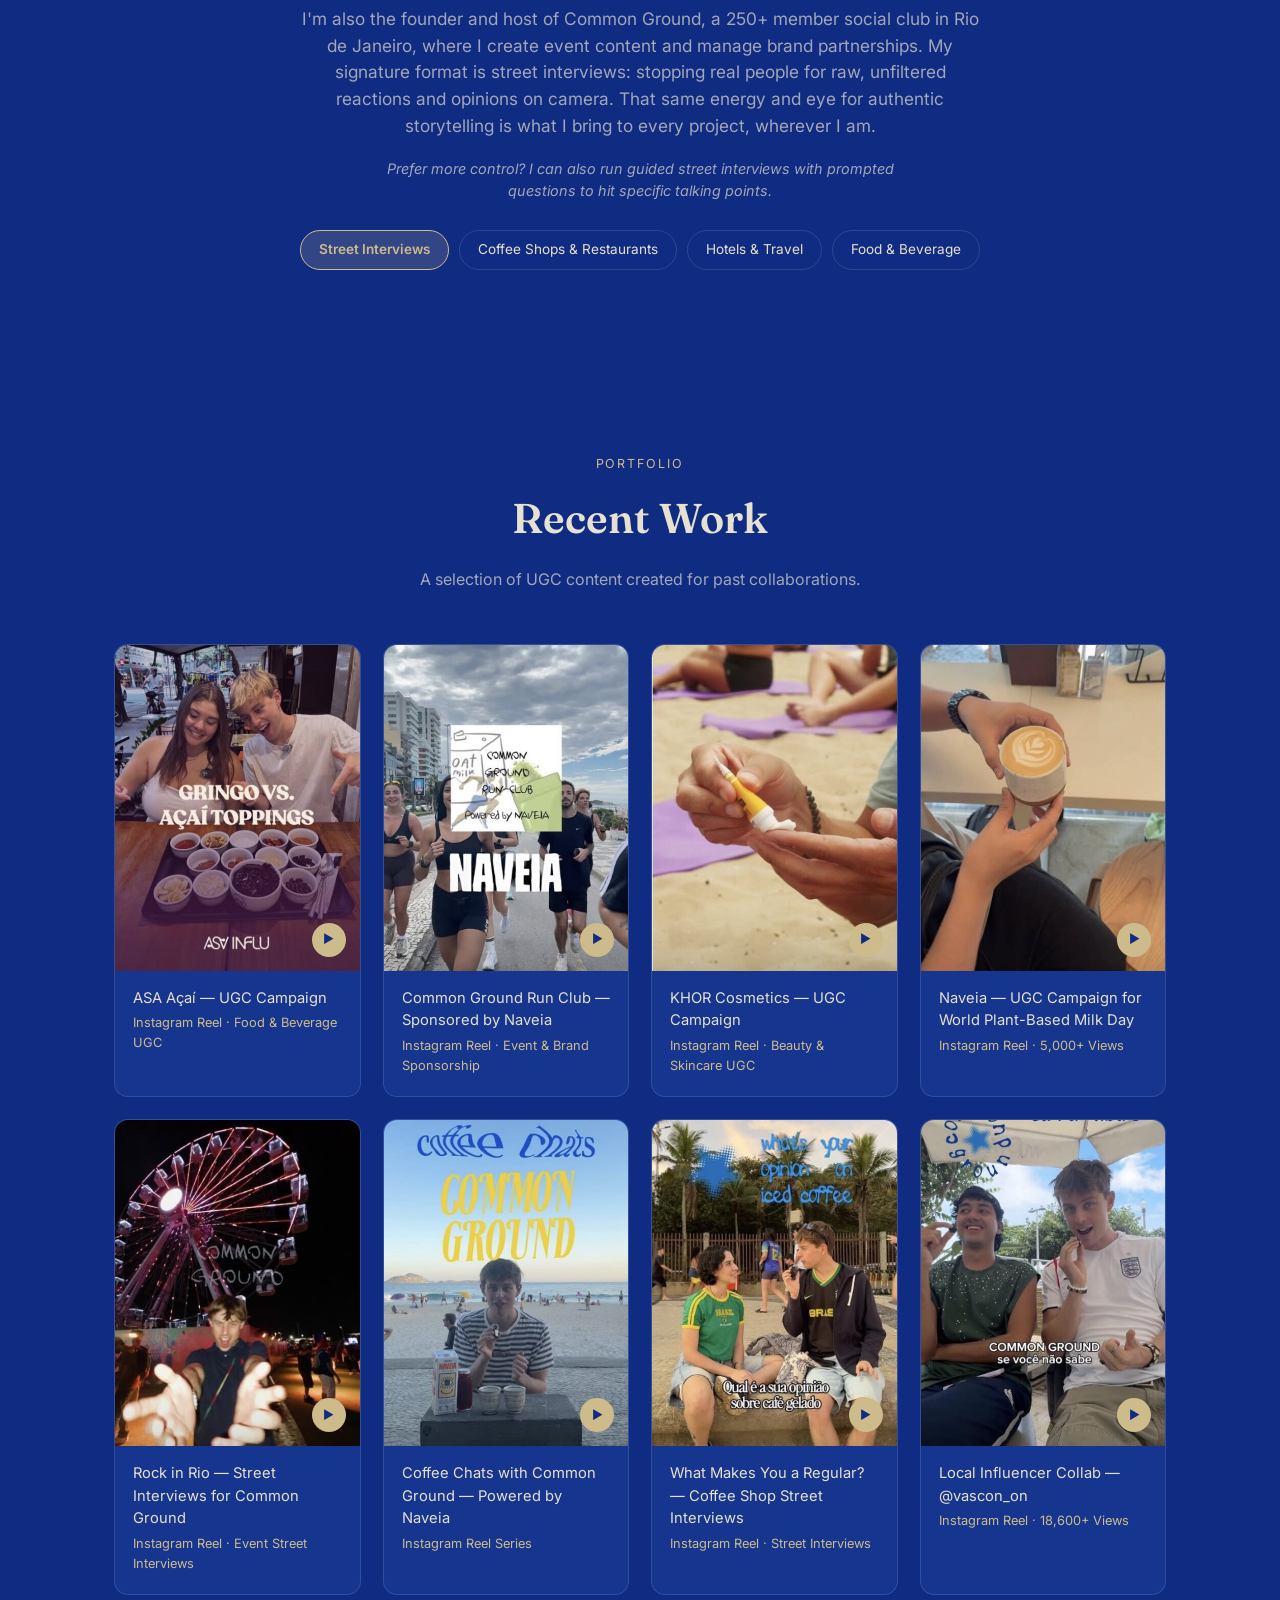
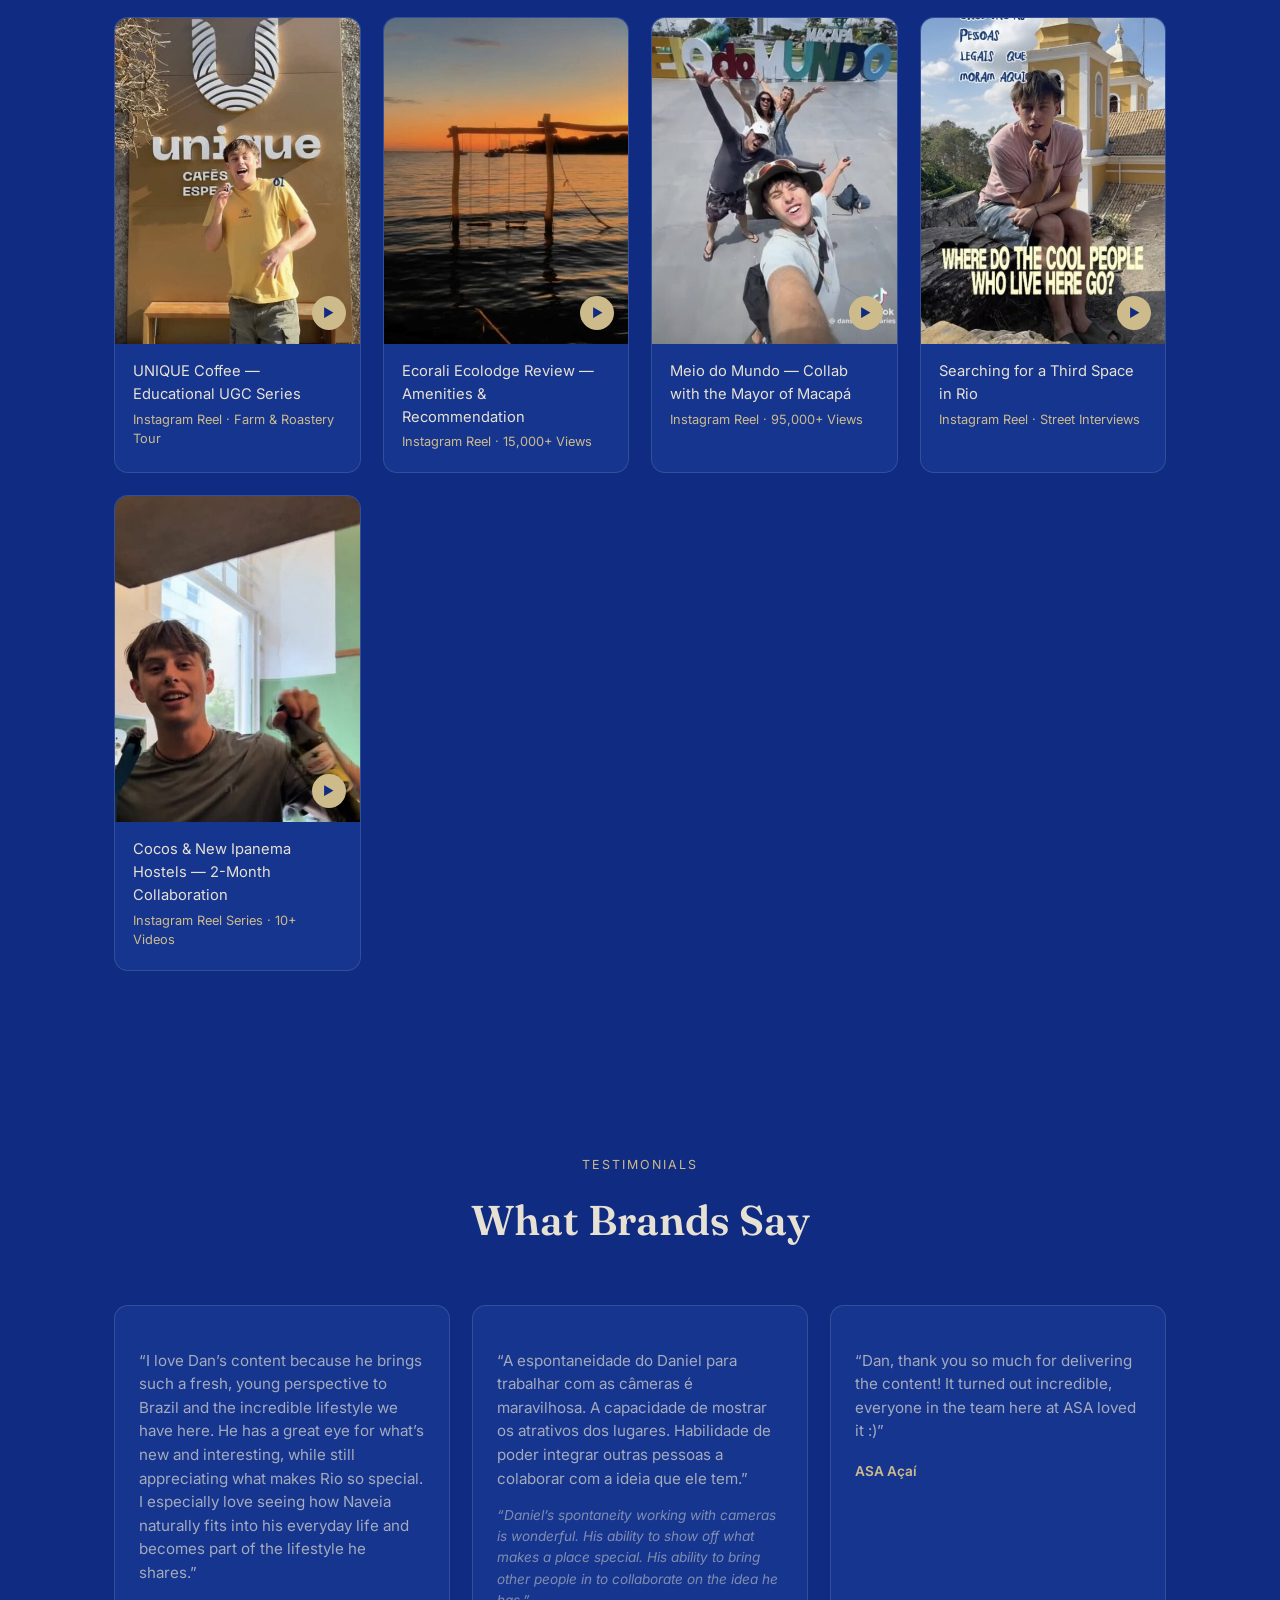
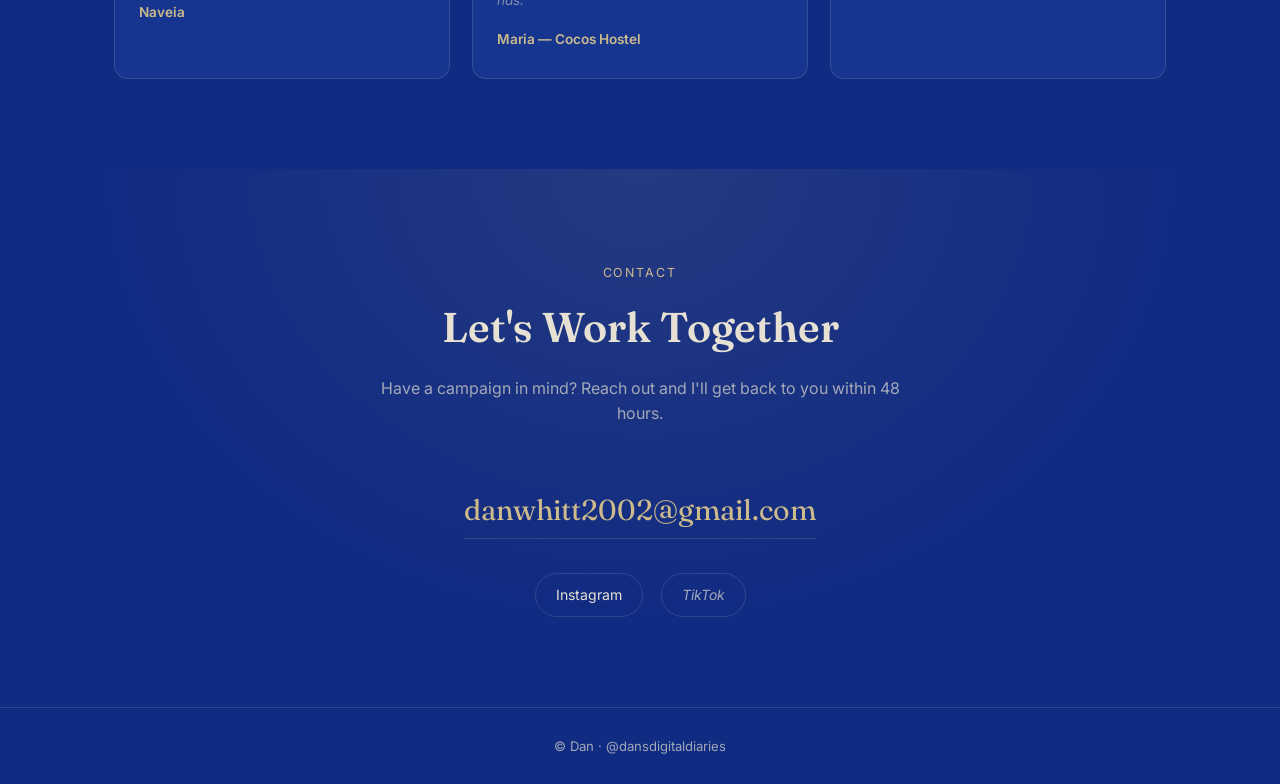
==== commit 78a46044: "Fix bio phrasing: moving back home to London, not relocating Co-Authored-By: Claude Sonnet 5 <norepl" ====
--- a/job-application/index.html
+++ b/job-application/index.html
@@ -76,7 +76,7 @@
         </div>
         <p class="about-body">
           I spent several years living and creating content in Rio de Janeiro before
-          relocating to London. I film, edit, and present short-form video for
+          moving back home to London. I film, edit, and present short-form video for
           Instagram and TikTok. In Brazil, I created paid UGC for brands including
           Naveia, ASA A&ccedil;a&iacute;, and KHOR Cosmetics, plus high-end restaurants
           like Gurum&ecirc;, alongside building my own content brand,
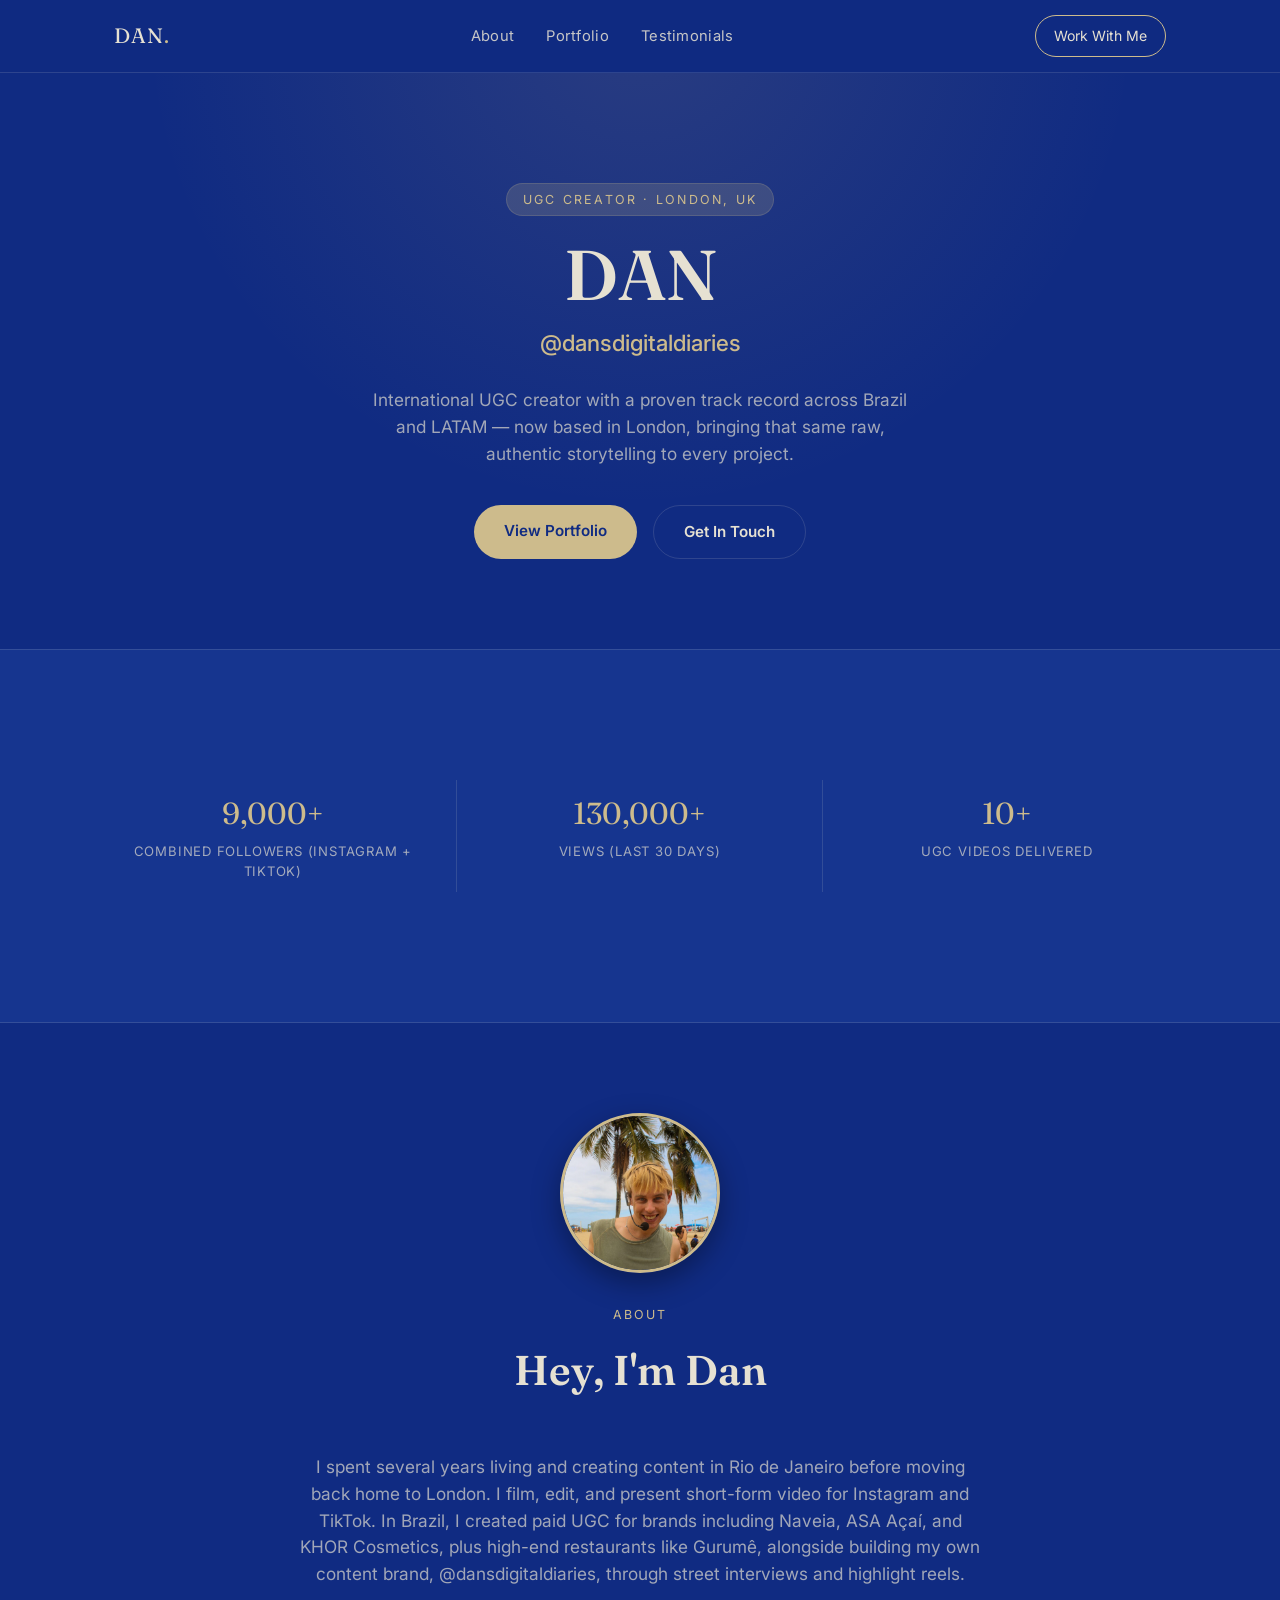
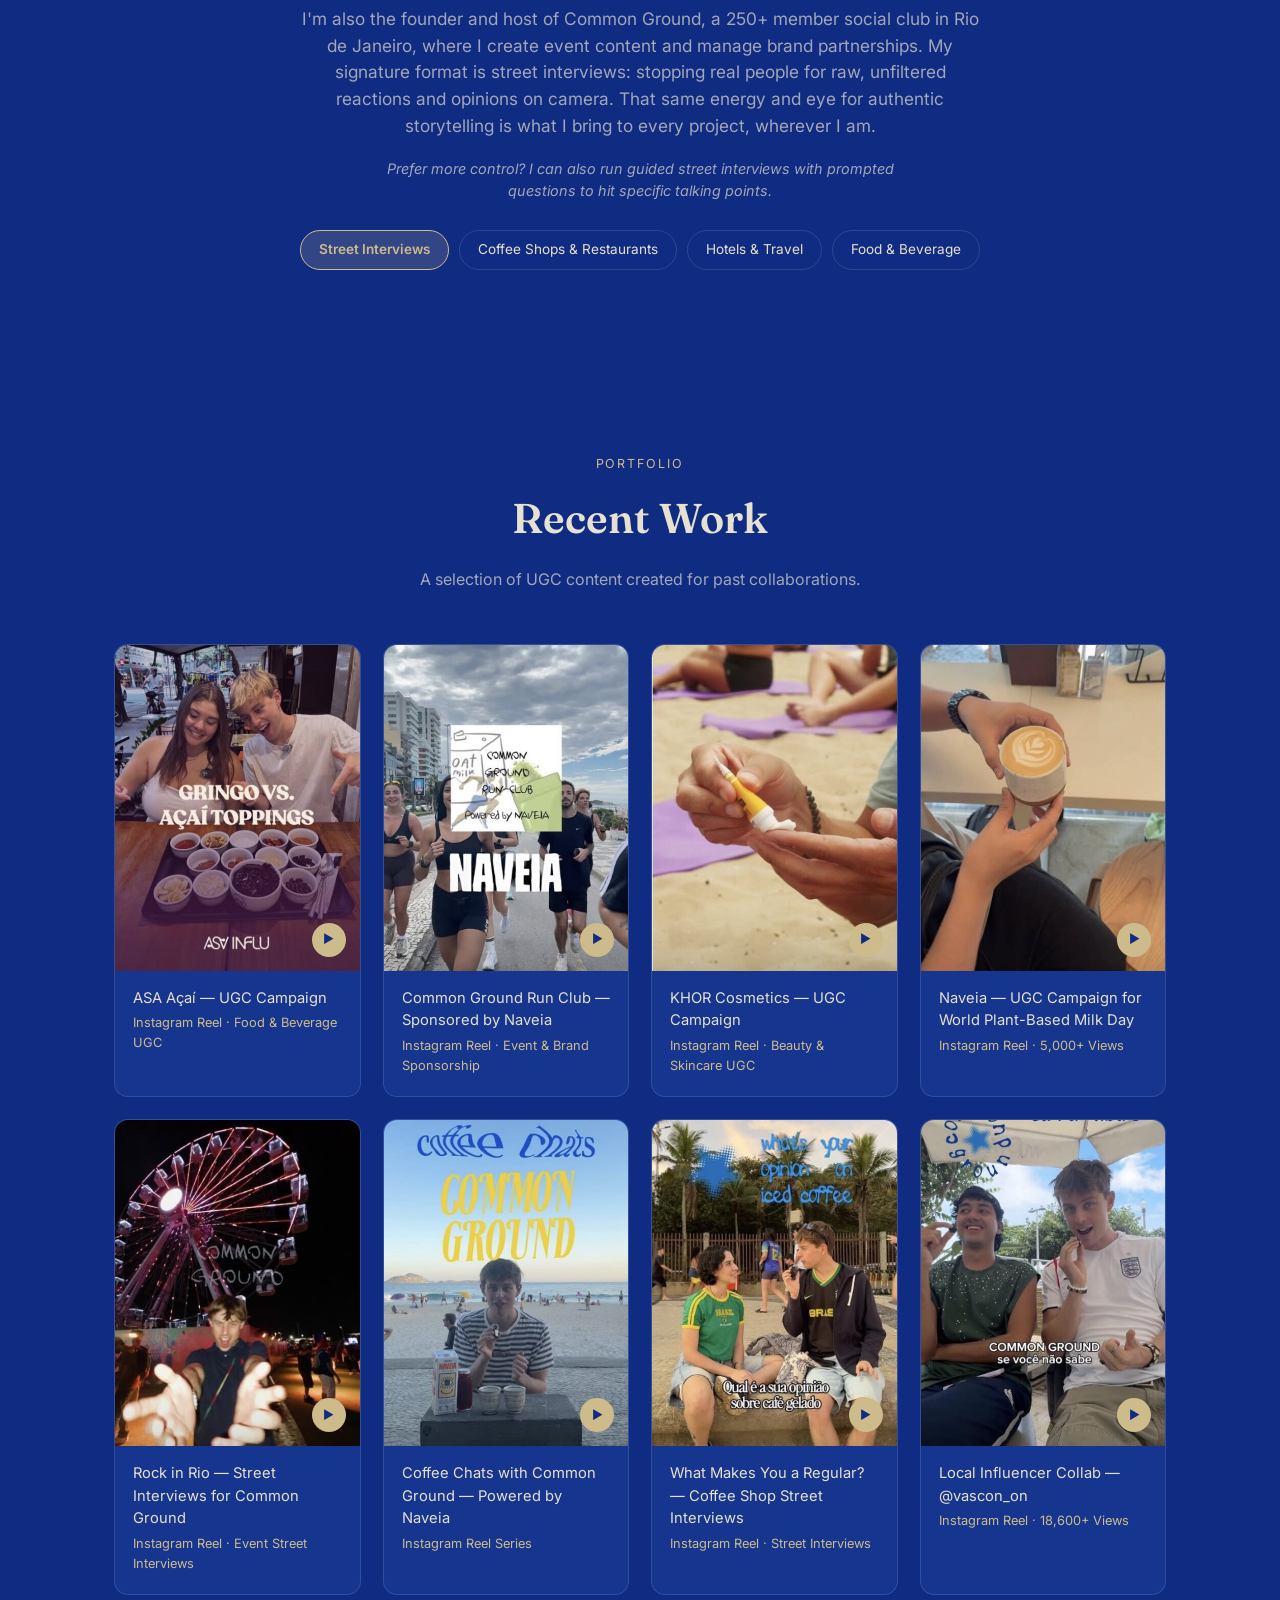
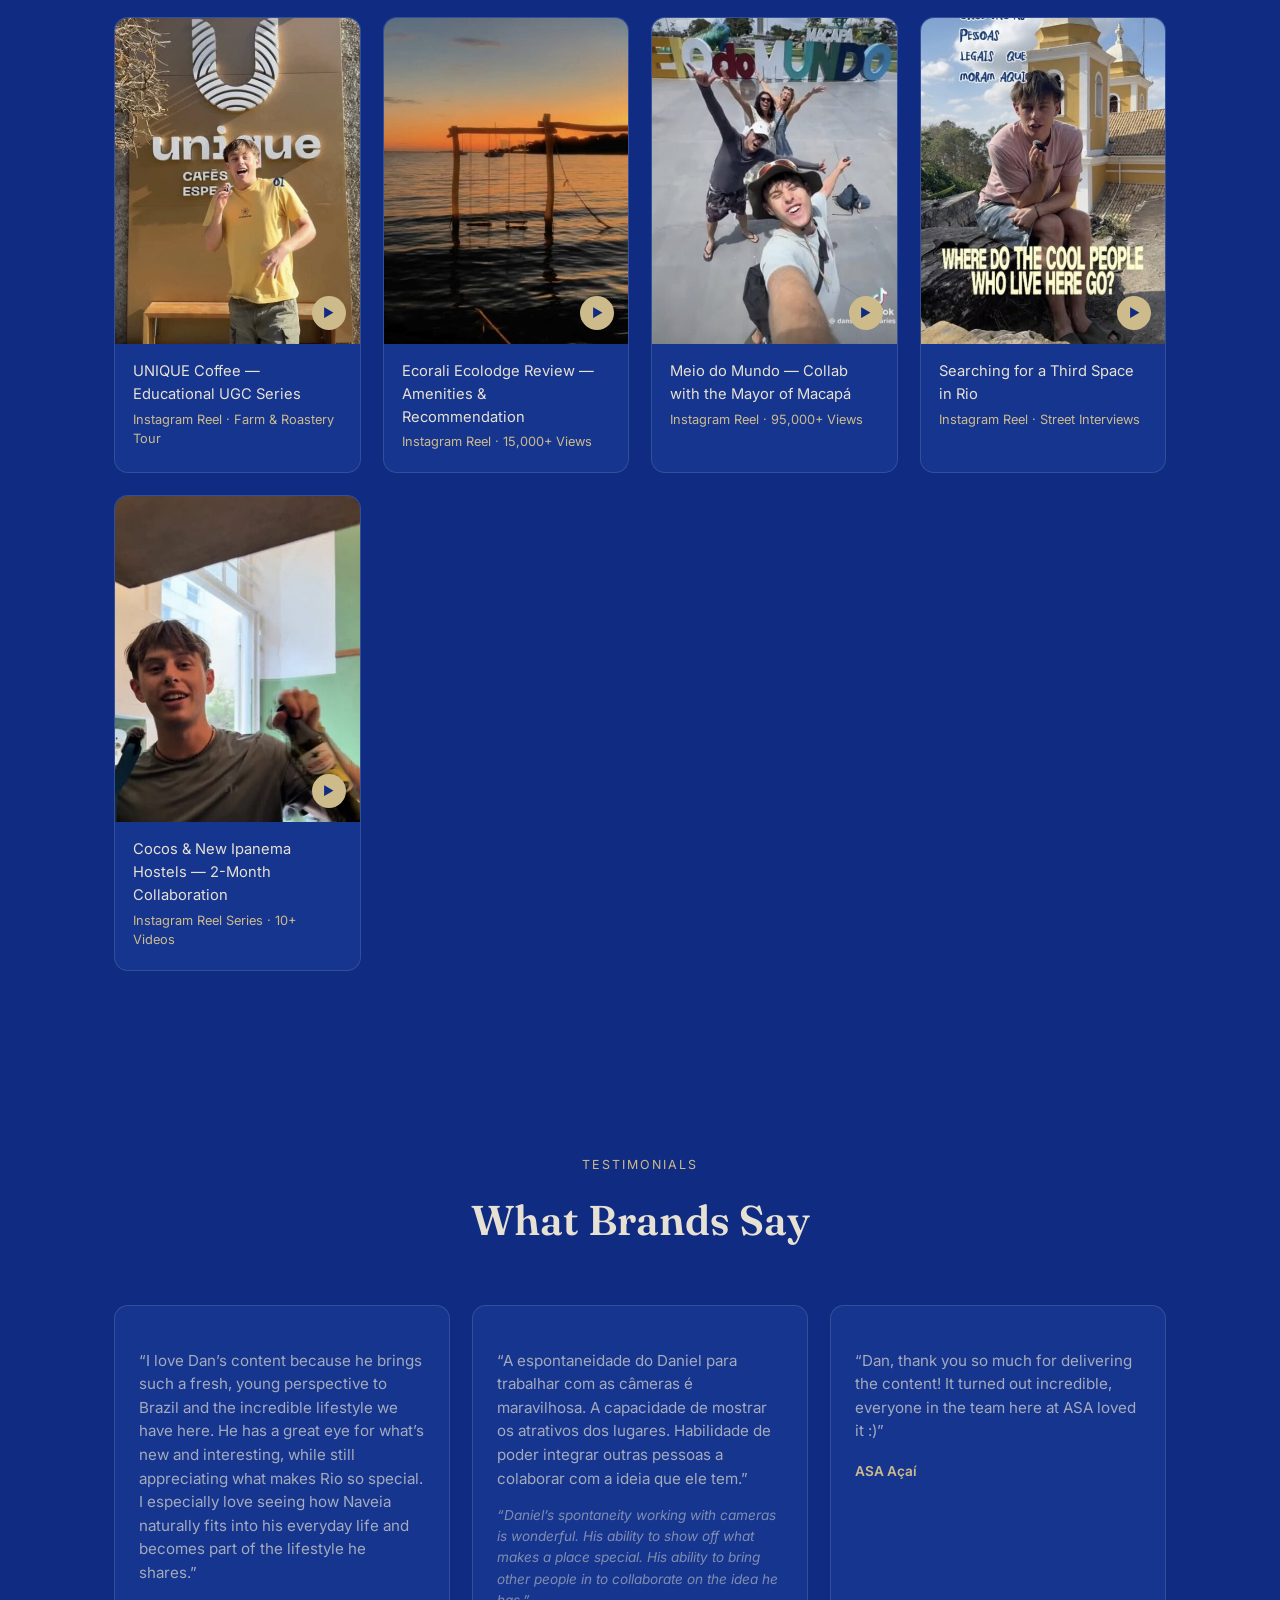
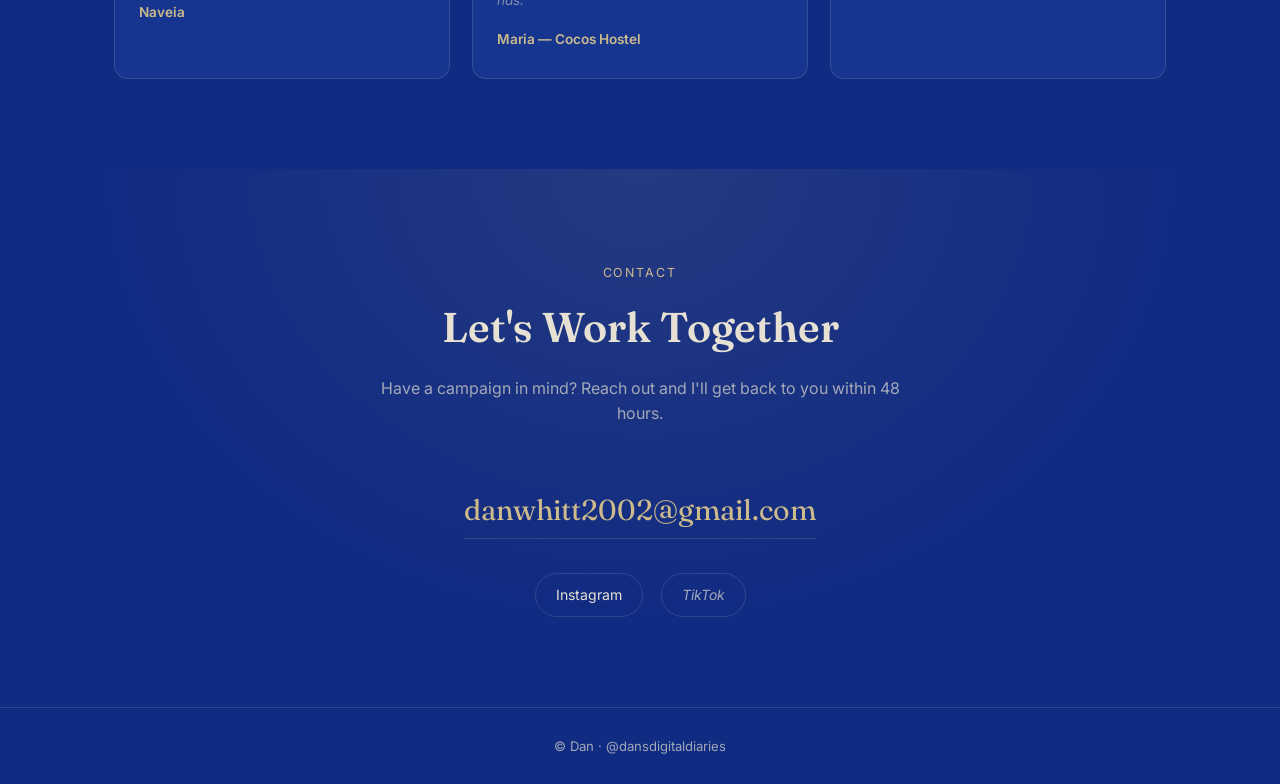
==== commit 7ff8ec91: "Replace Common Ground Members stat with 10+ UGC Videos Delivered Co-Authored-By: Claude Sonnet 5 <no" ====
--- a/job-application/index.html
+++ b/job-application/index.html
@@ -58,8 +58,8 @@
           <div class="label">Views (Last 30 Days)</div>
         </div>
         <div class="stat">
-          <div class="num">250+</div>
-          <div class="label">Common Ground Members</div>
+          <div class="num">10+</div>
+          <div class="label">UGC Videos Delivered</div>
         </div>
       </div>
     </section>
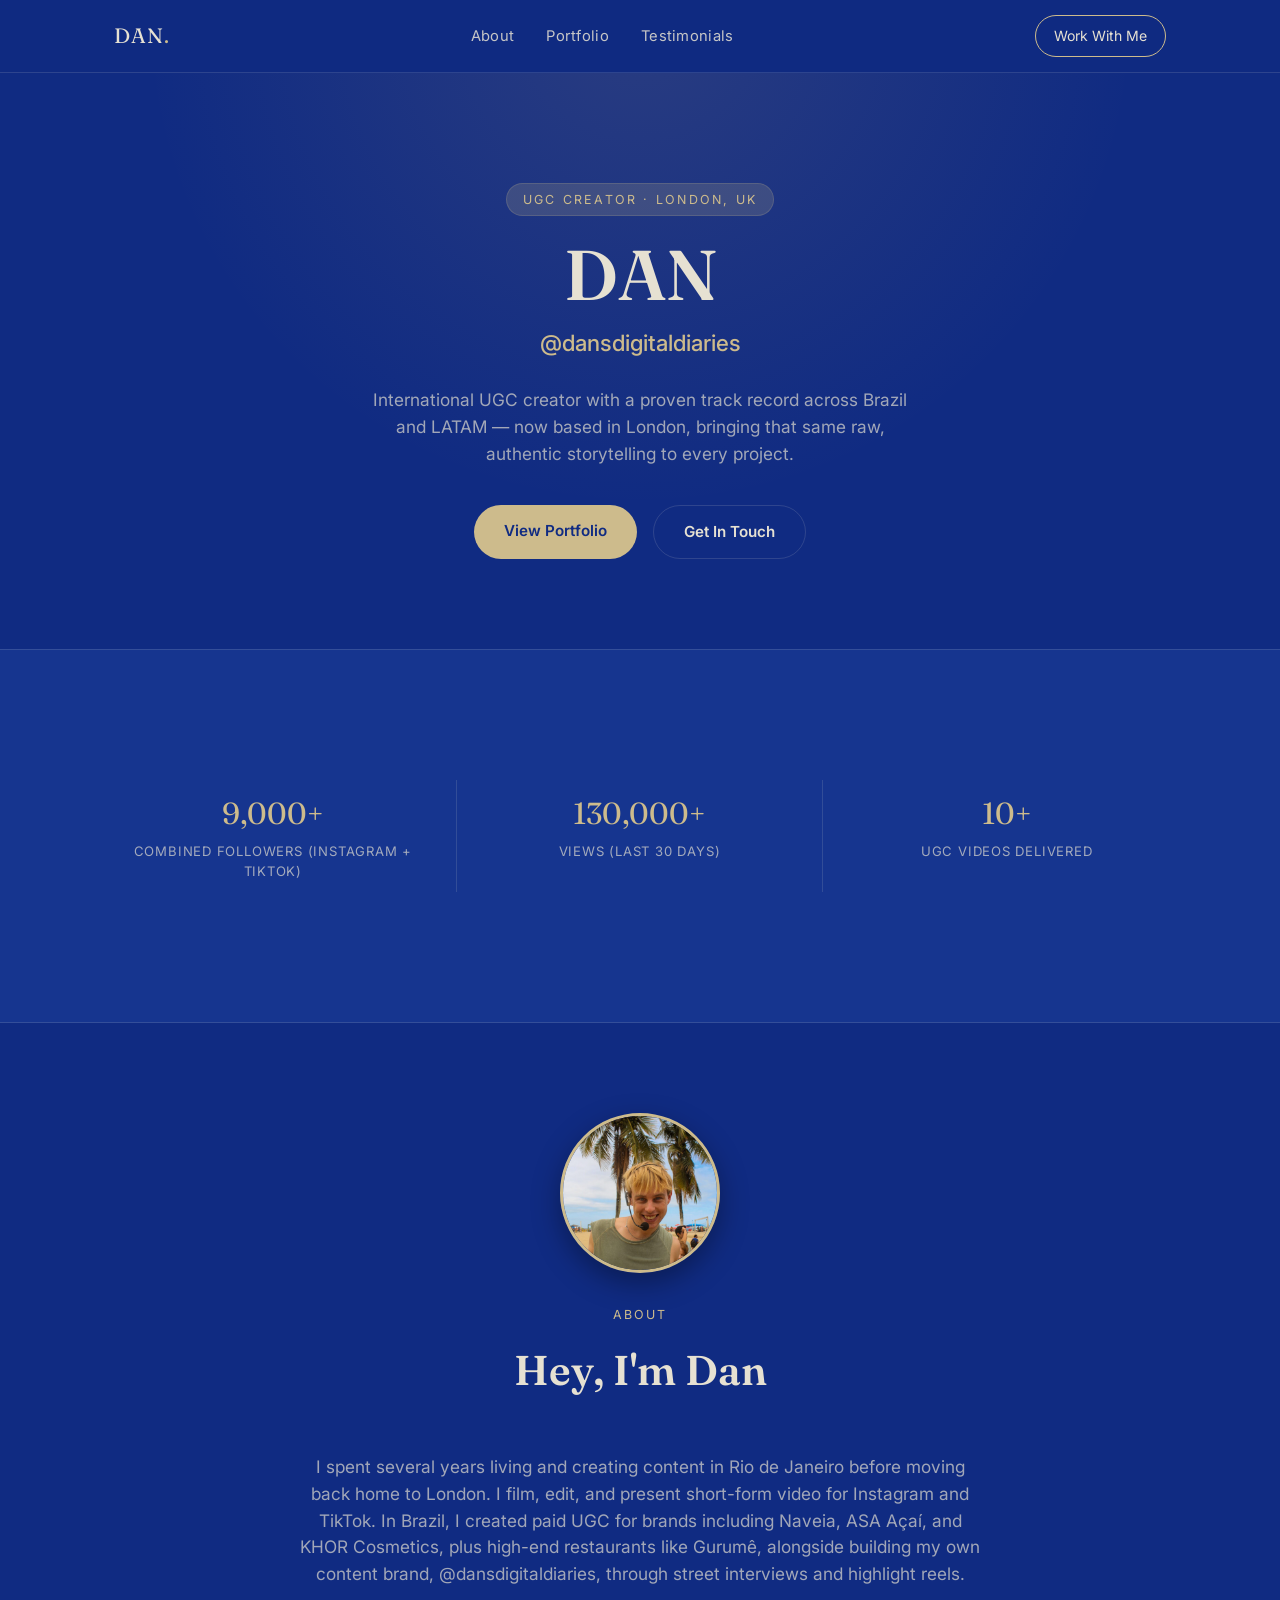
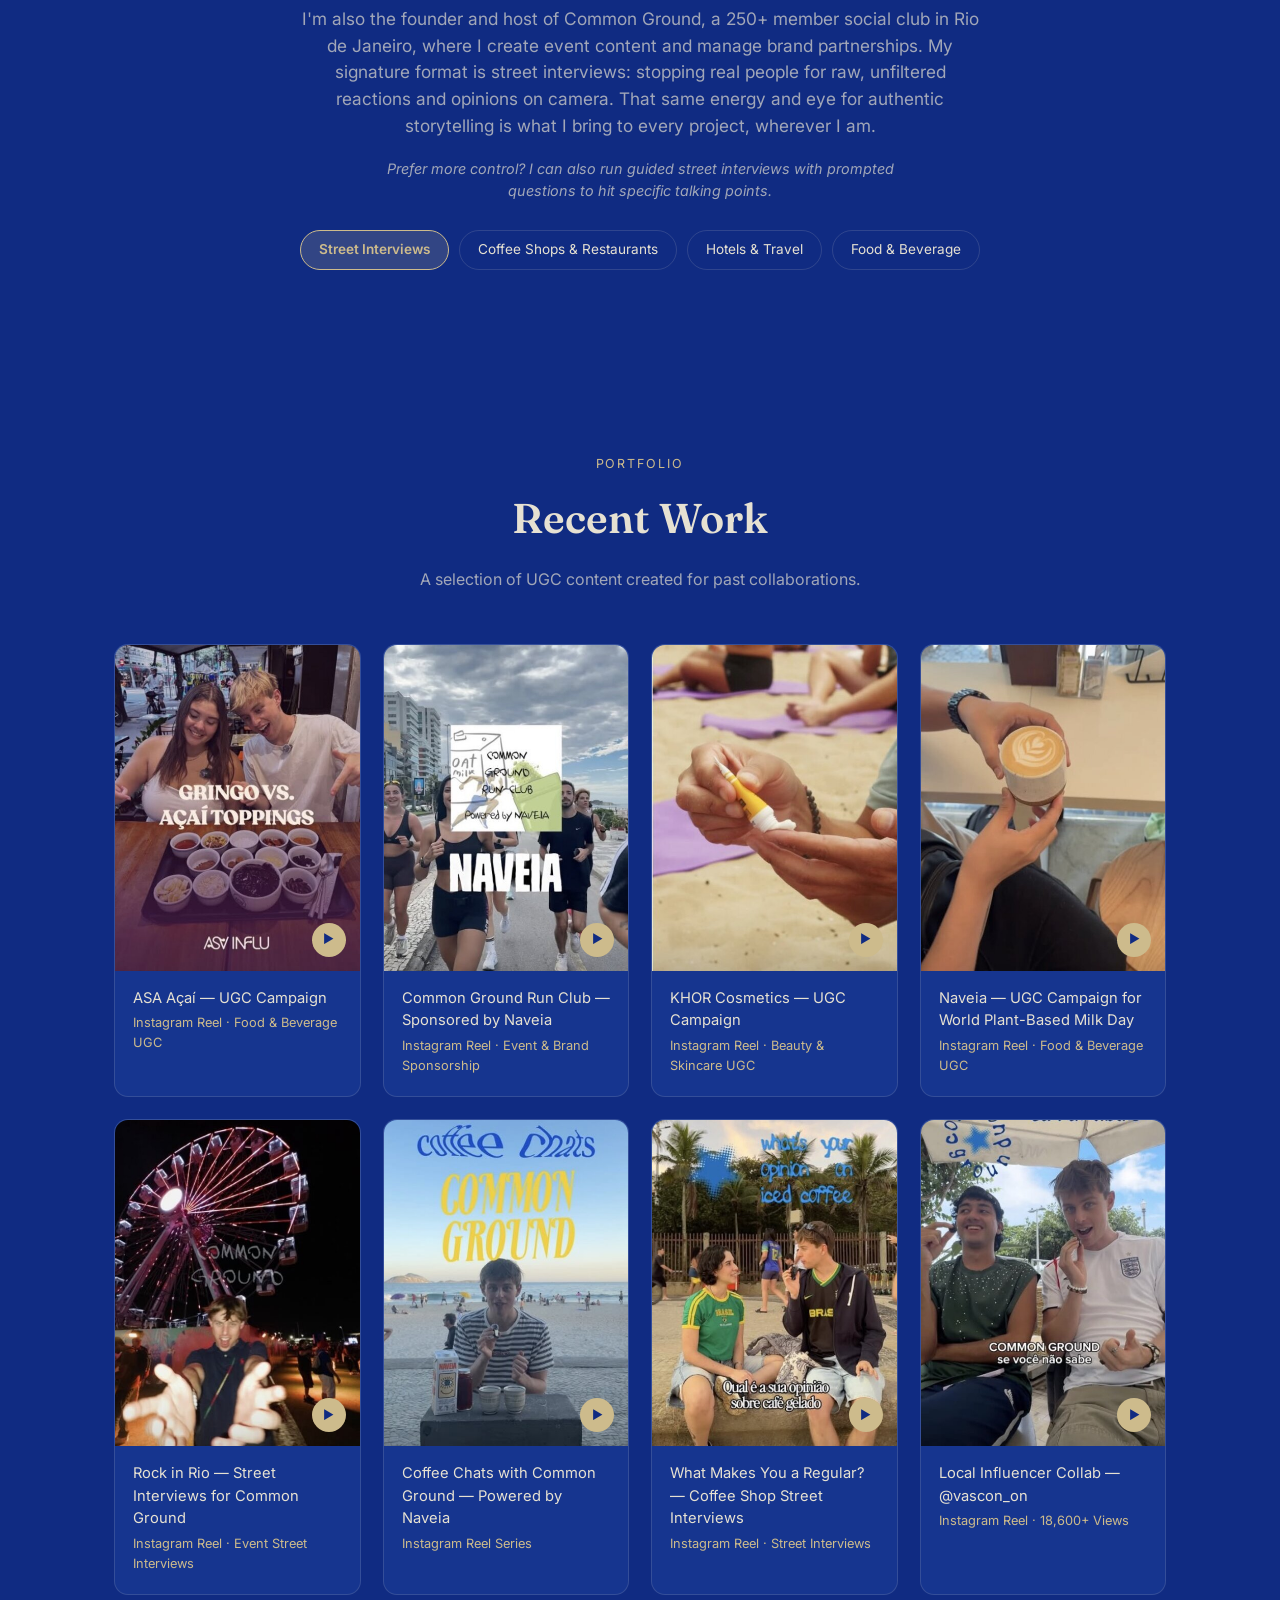
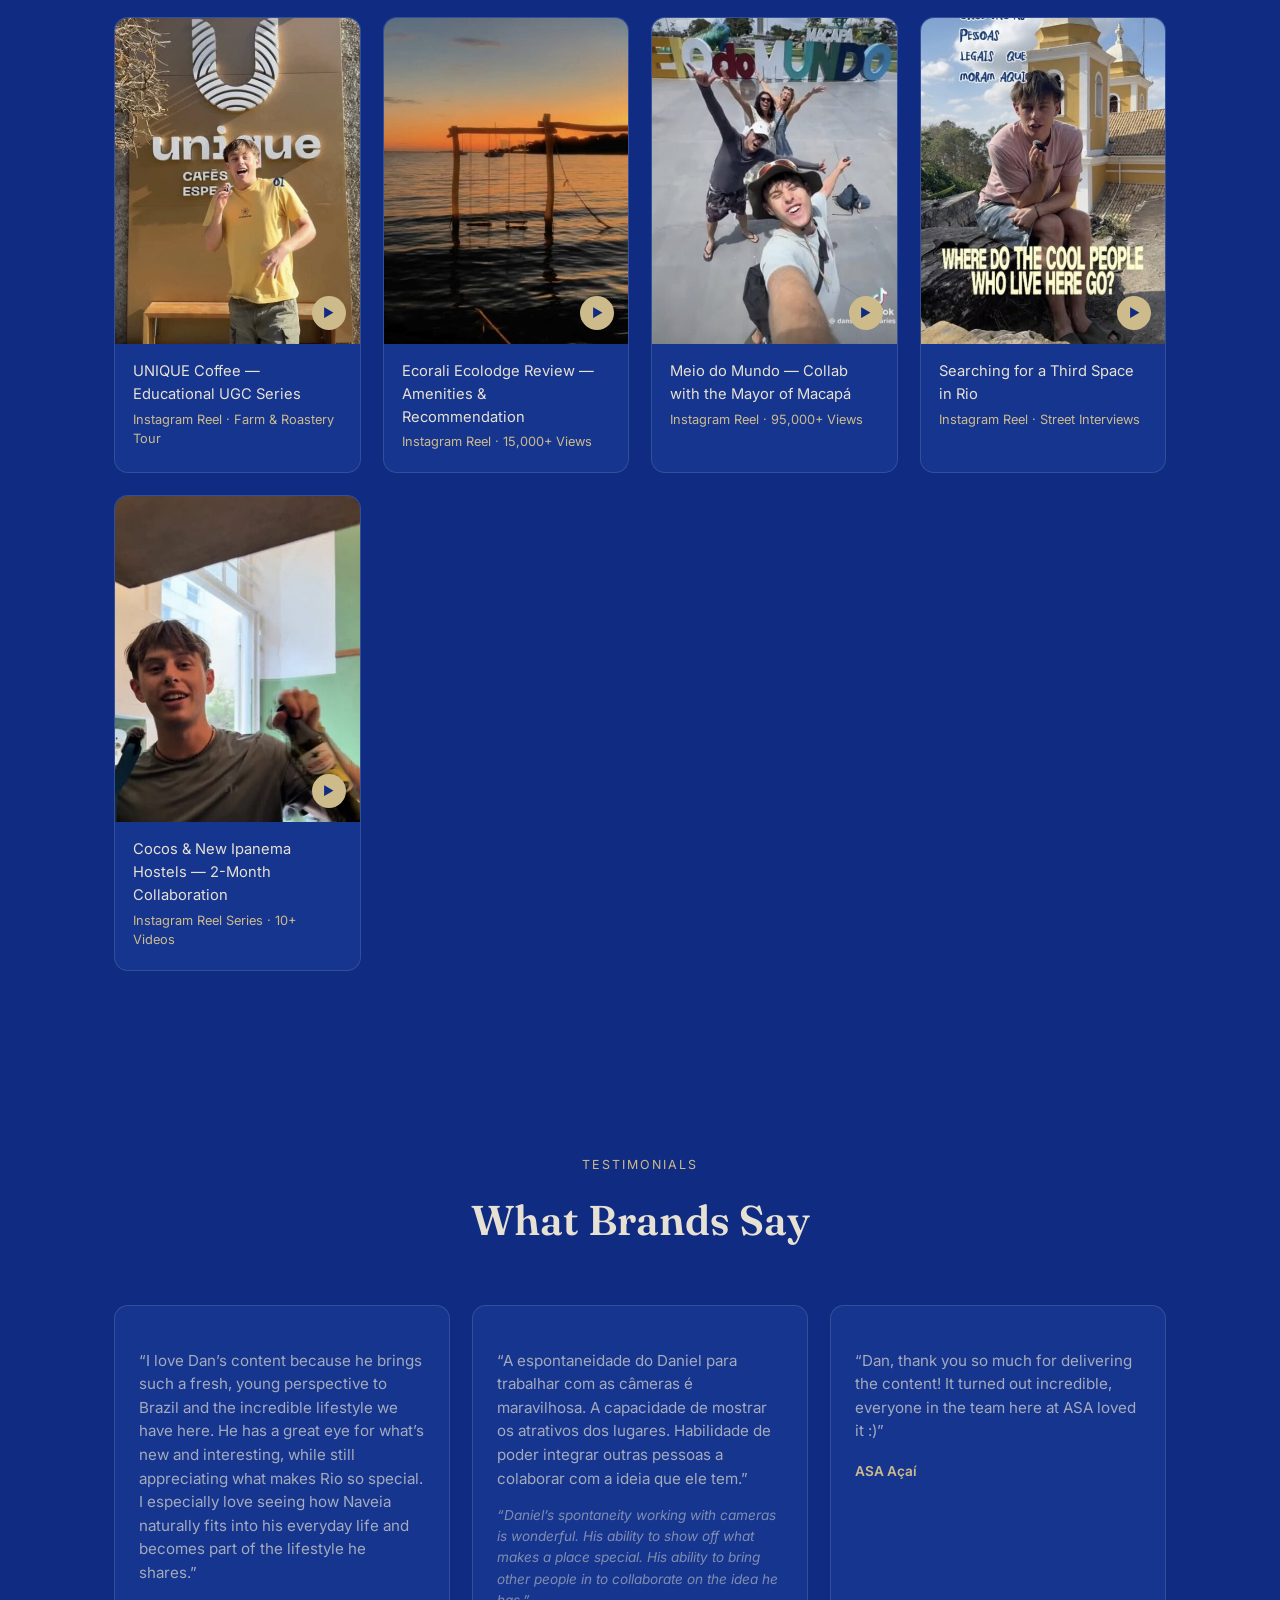
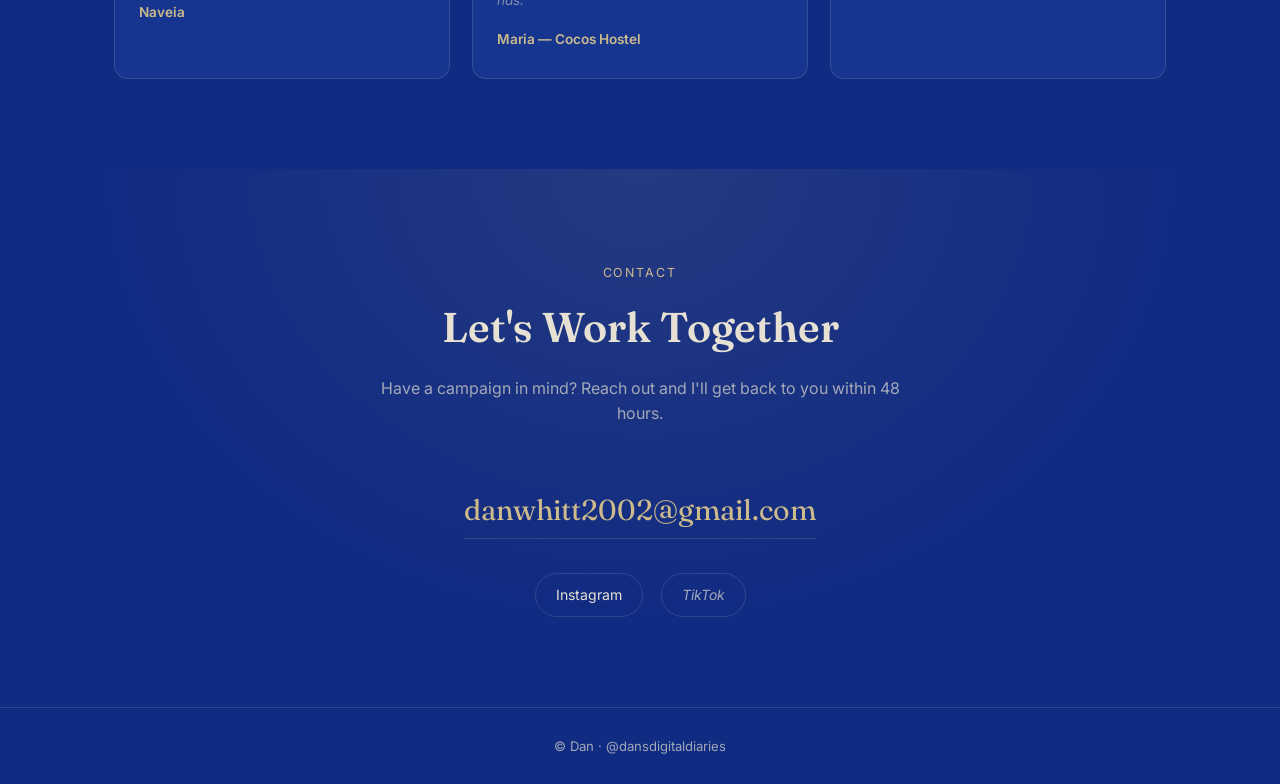
==== commit 50024ea8: "Remove low view-count metric from Naveia World Plant-Based Milk Day card Co-Authored-By: Claude Sonn" ====
--- a/job-application/index.html
+++ b/job-application/index.html
@@ -149,7 +149,7 @@
             </div>
             <div class="portfolio-info">
               <div class="cap">Naveia &mdash; UGC Campaign for World Plant-Based Milk Day</div>
-              <div class="meta">Instagram Reel &middot; 5,000+ Views</div>
+              <div class="meta">Instagram Reel &middot; Food &amp; Beverage UGC</div>
             </div>
           </a>
           <a class="portfolio-card" href="https://www.instagram.com/reel/Dc1n9Q_y5s_/?jplx=Yzd3ZXZlcWZxMjdy" target="_blank" rel="noopener">
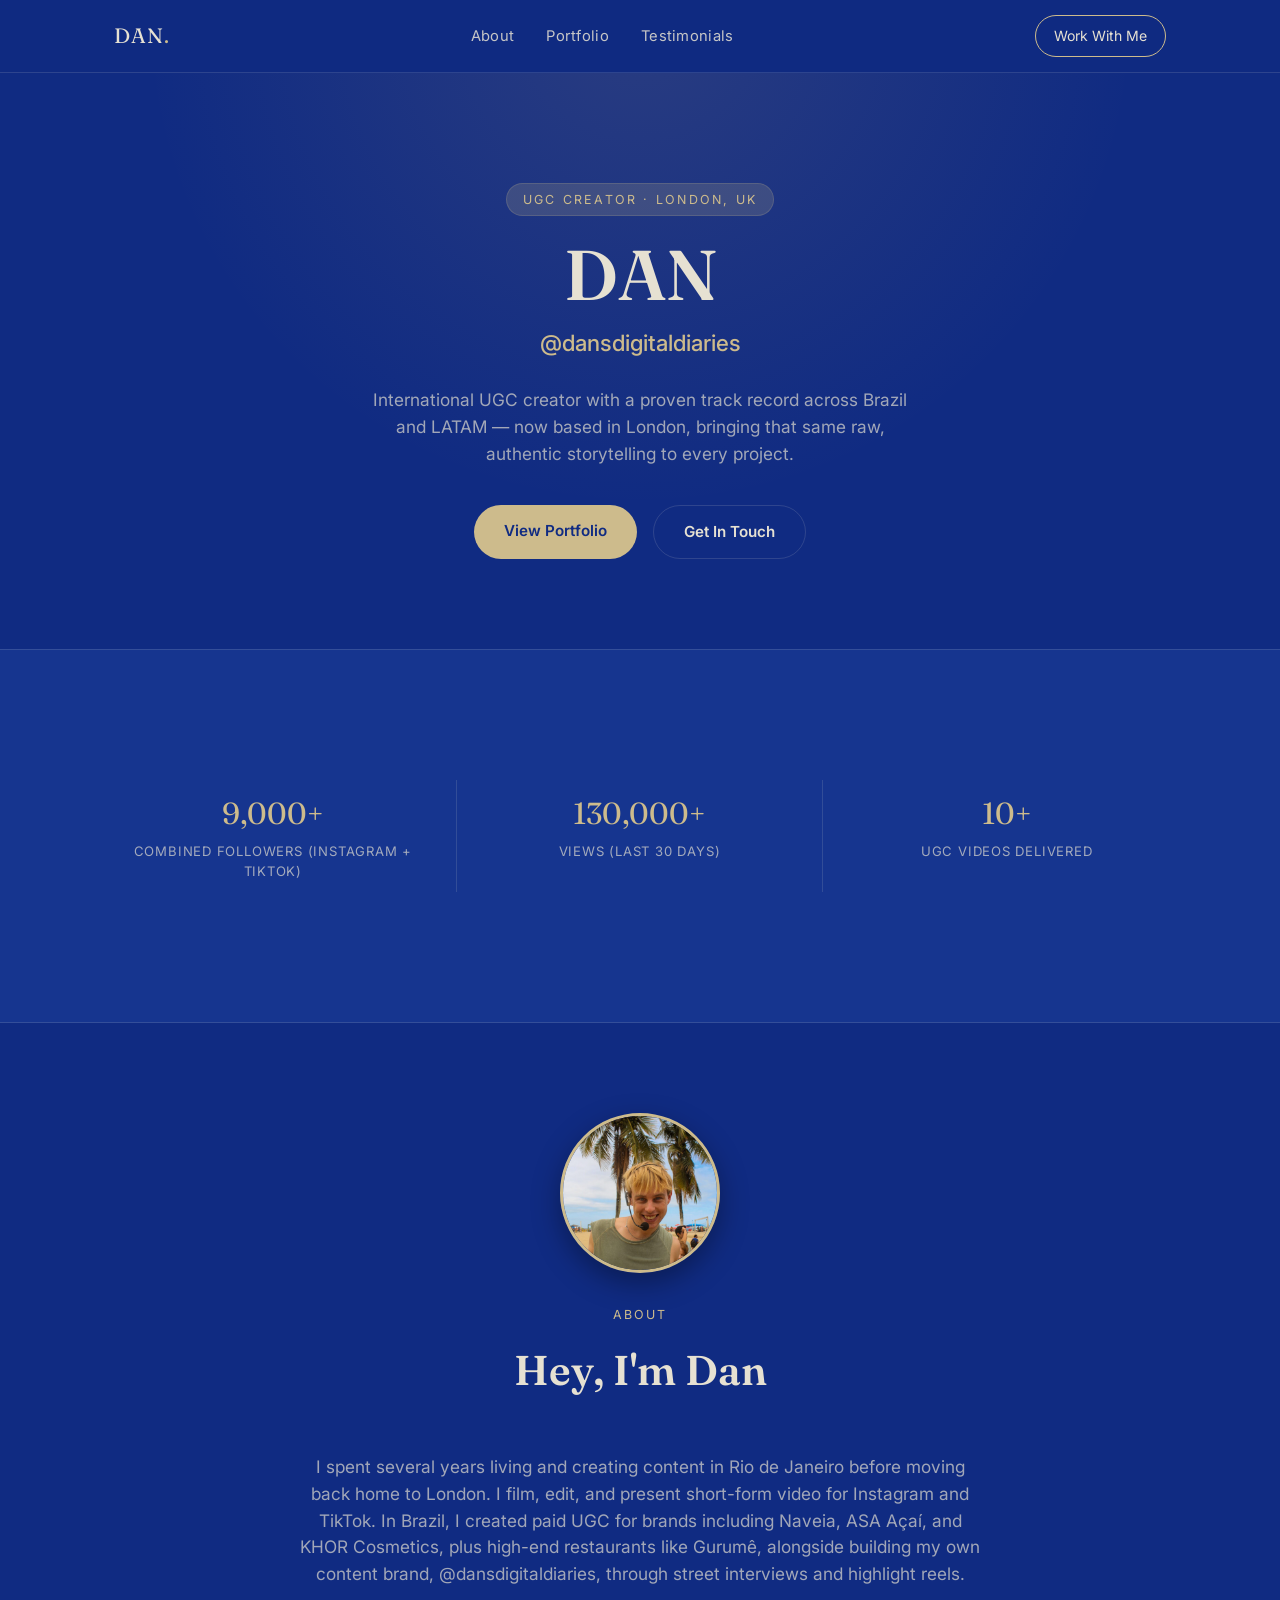
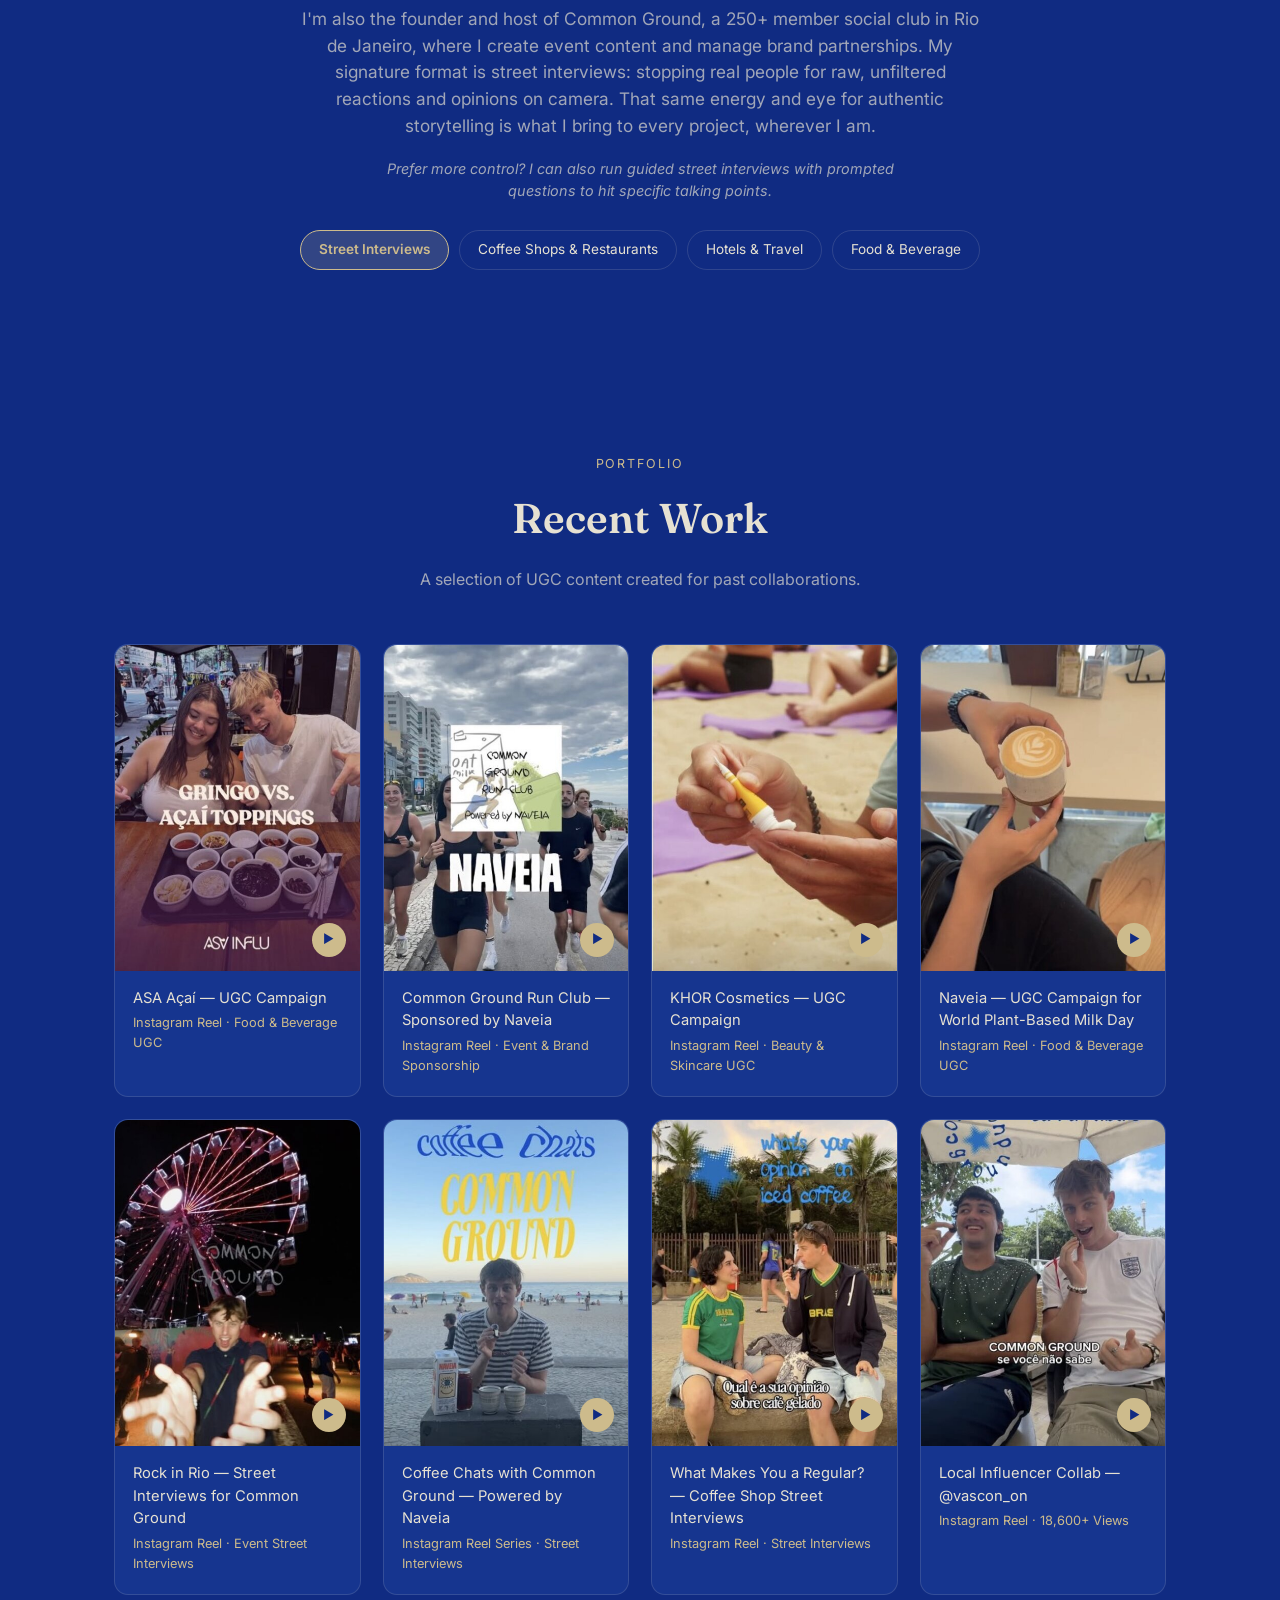
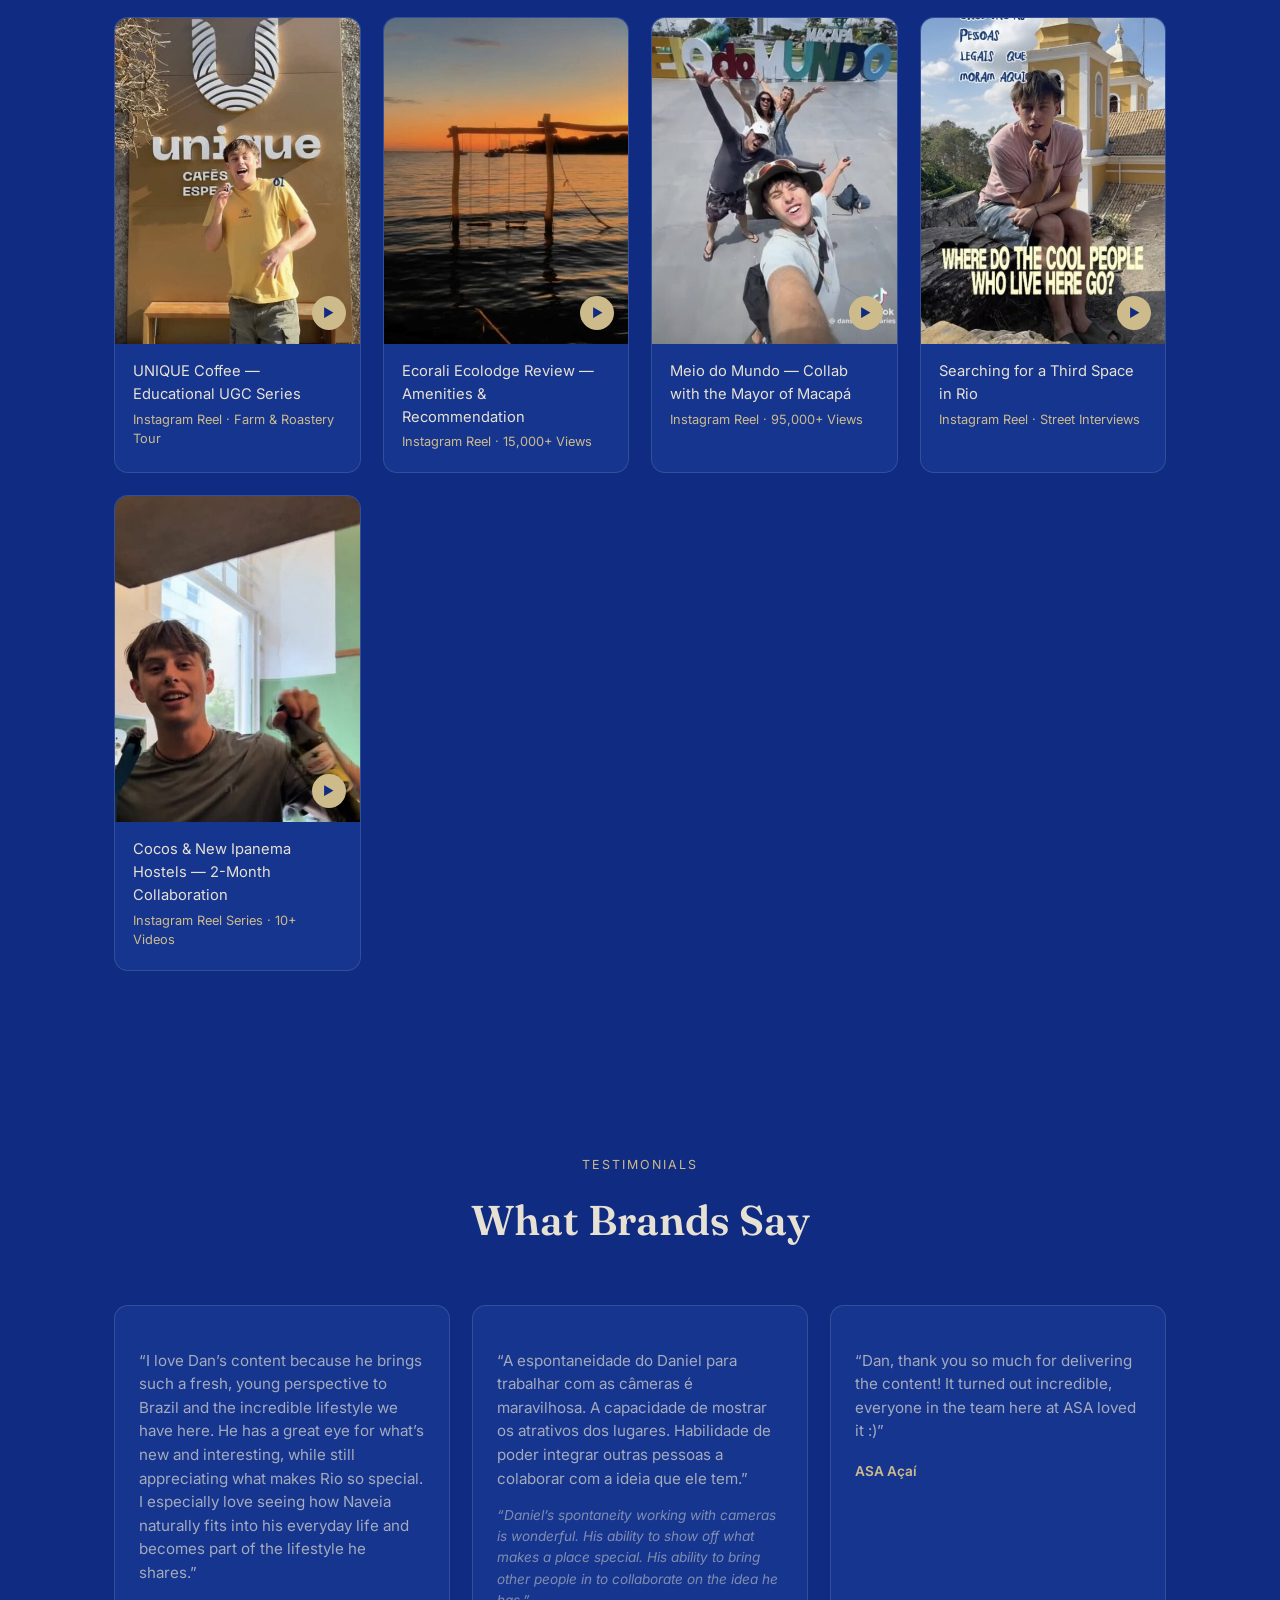
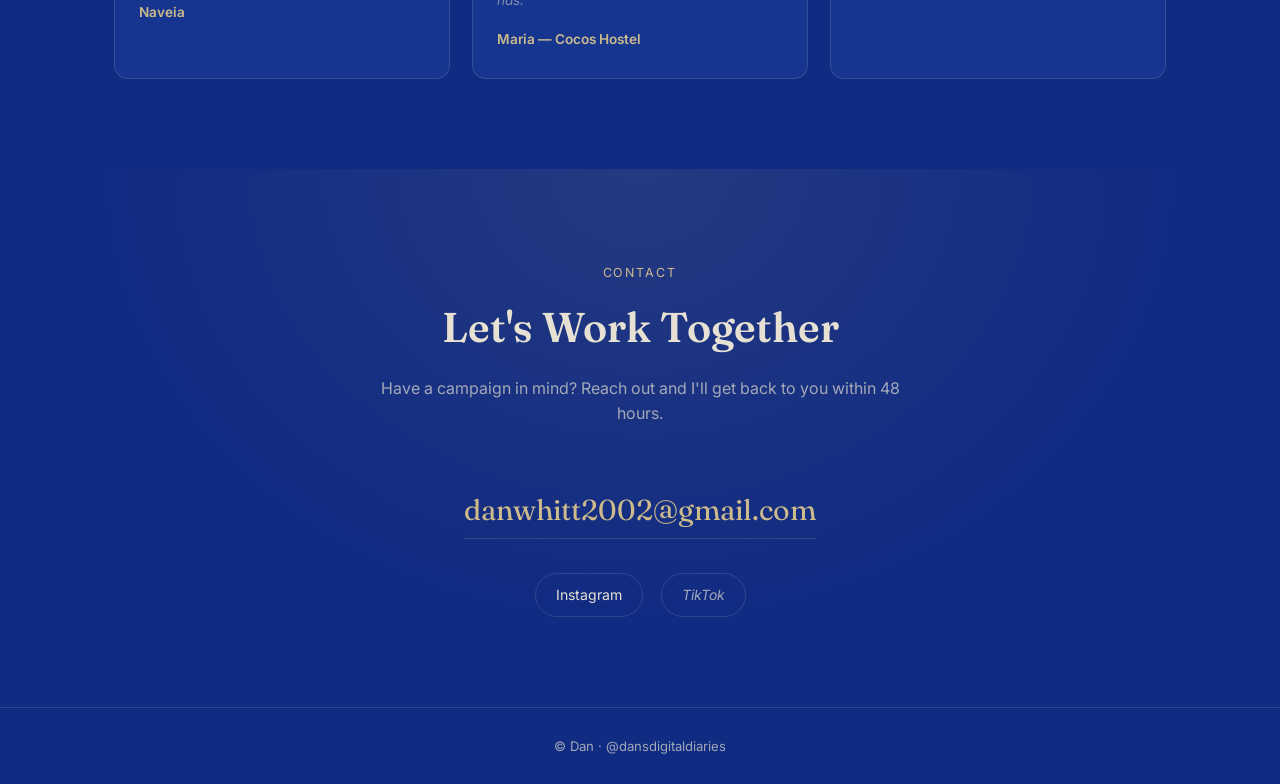
==== commit dfd66939: "Tag Coffee Chats card as a street interview format Co-Authored-By: Claude Sonnet 5 <noreply@anthropi" ====
--- a/job-application/index.html
+++ b/job-application/index.html
@@ -167,7 +167,7 @@
             </div>
             <div class="portfolio-info">
               <div class="cap">Coffee Chats with Common Ground &mdash; Powered by Naveia</div>
-              <div class="meta">Instagram Reel Series</div>
+              <div class="meta">Instagram Reel Series &middot; Street Interviews</div>
             </div>
           </a>
           <a class="portfolio-card" href="https://www.instagram.com/reel/DadVj8aSujp/?hvrq=eWVoeDluNDVndTc=" target="_blank" rel="noopener">
